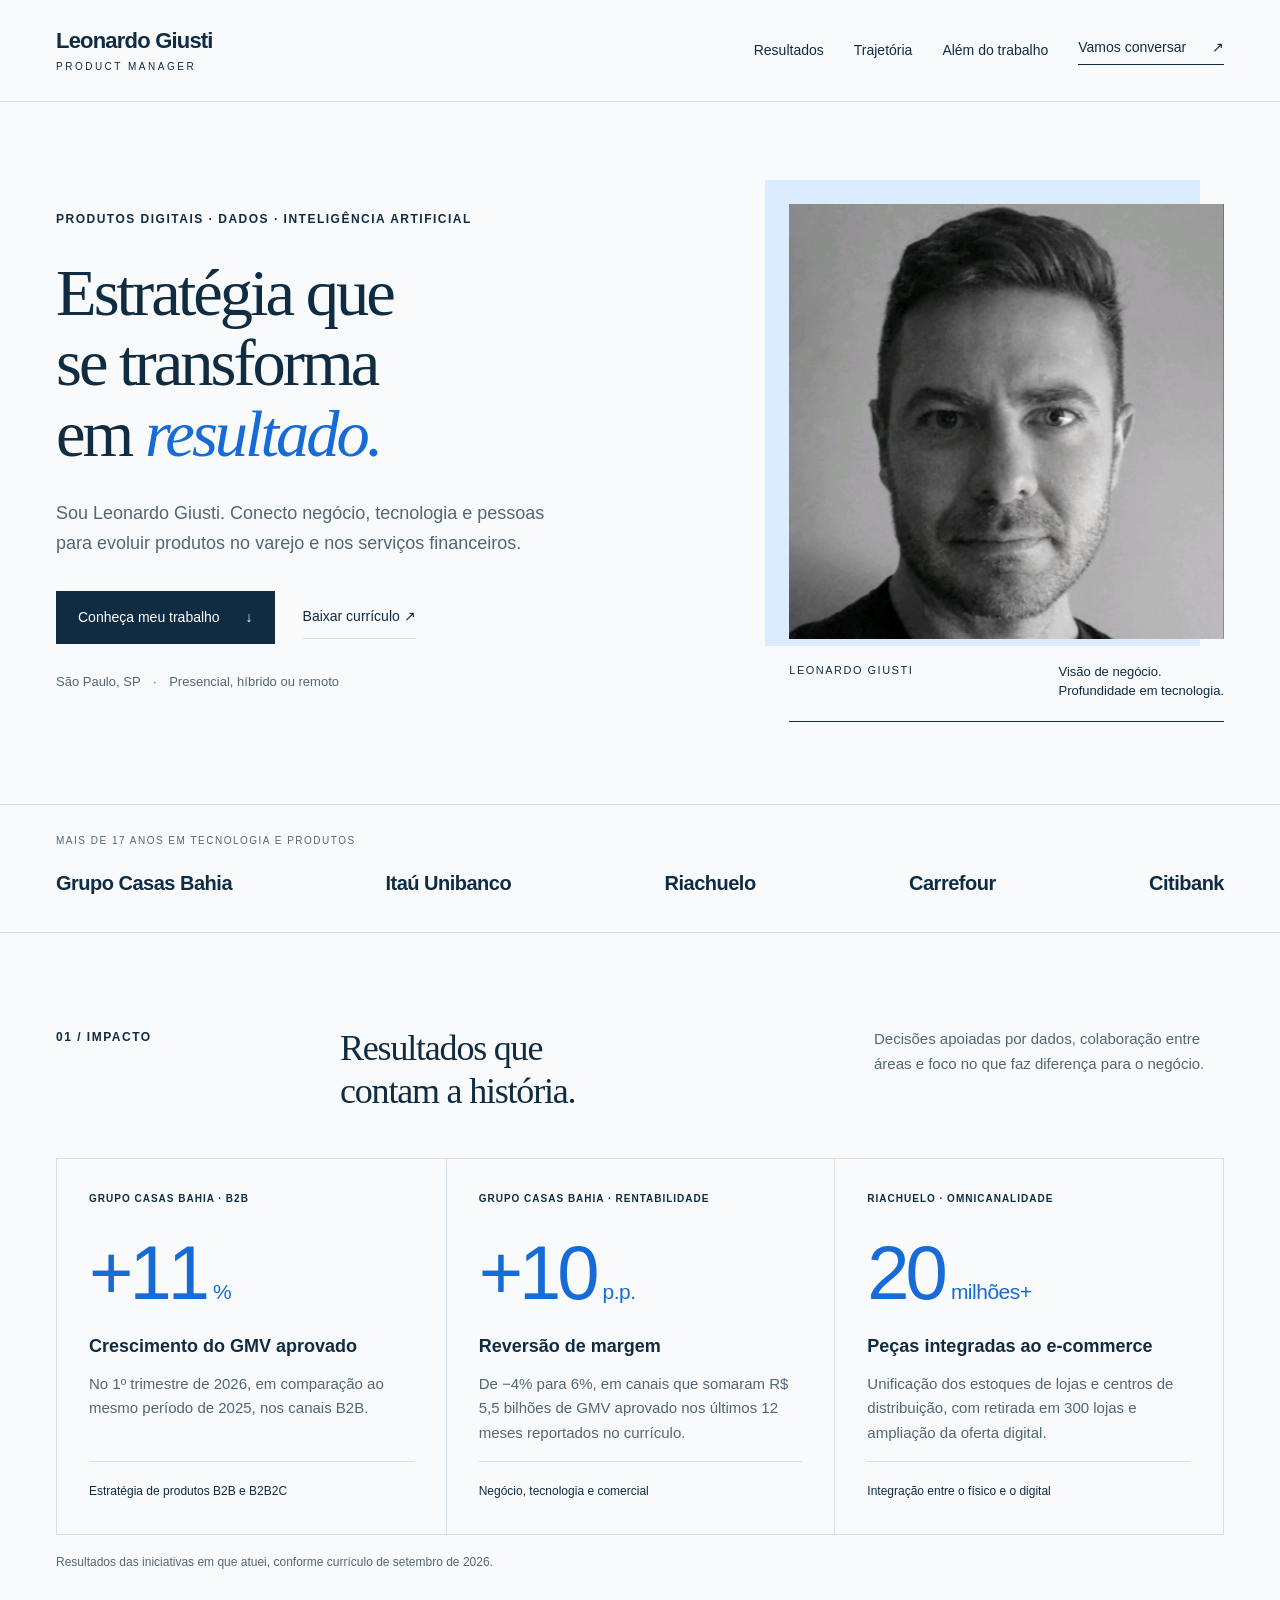
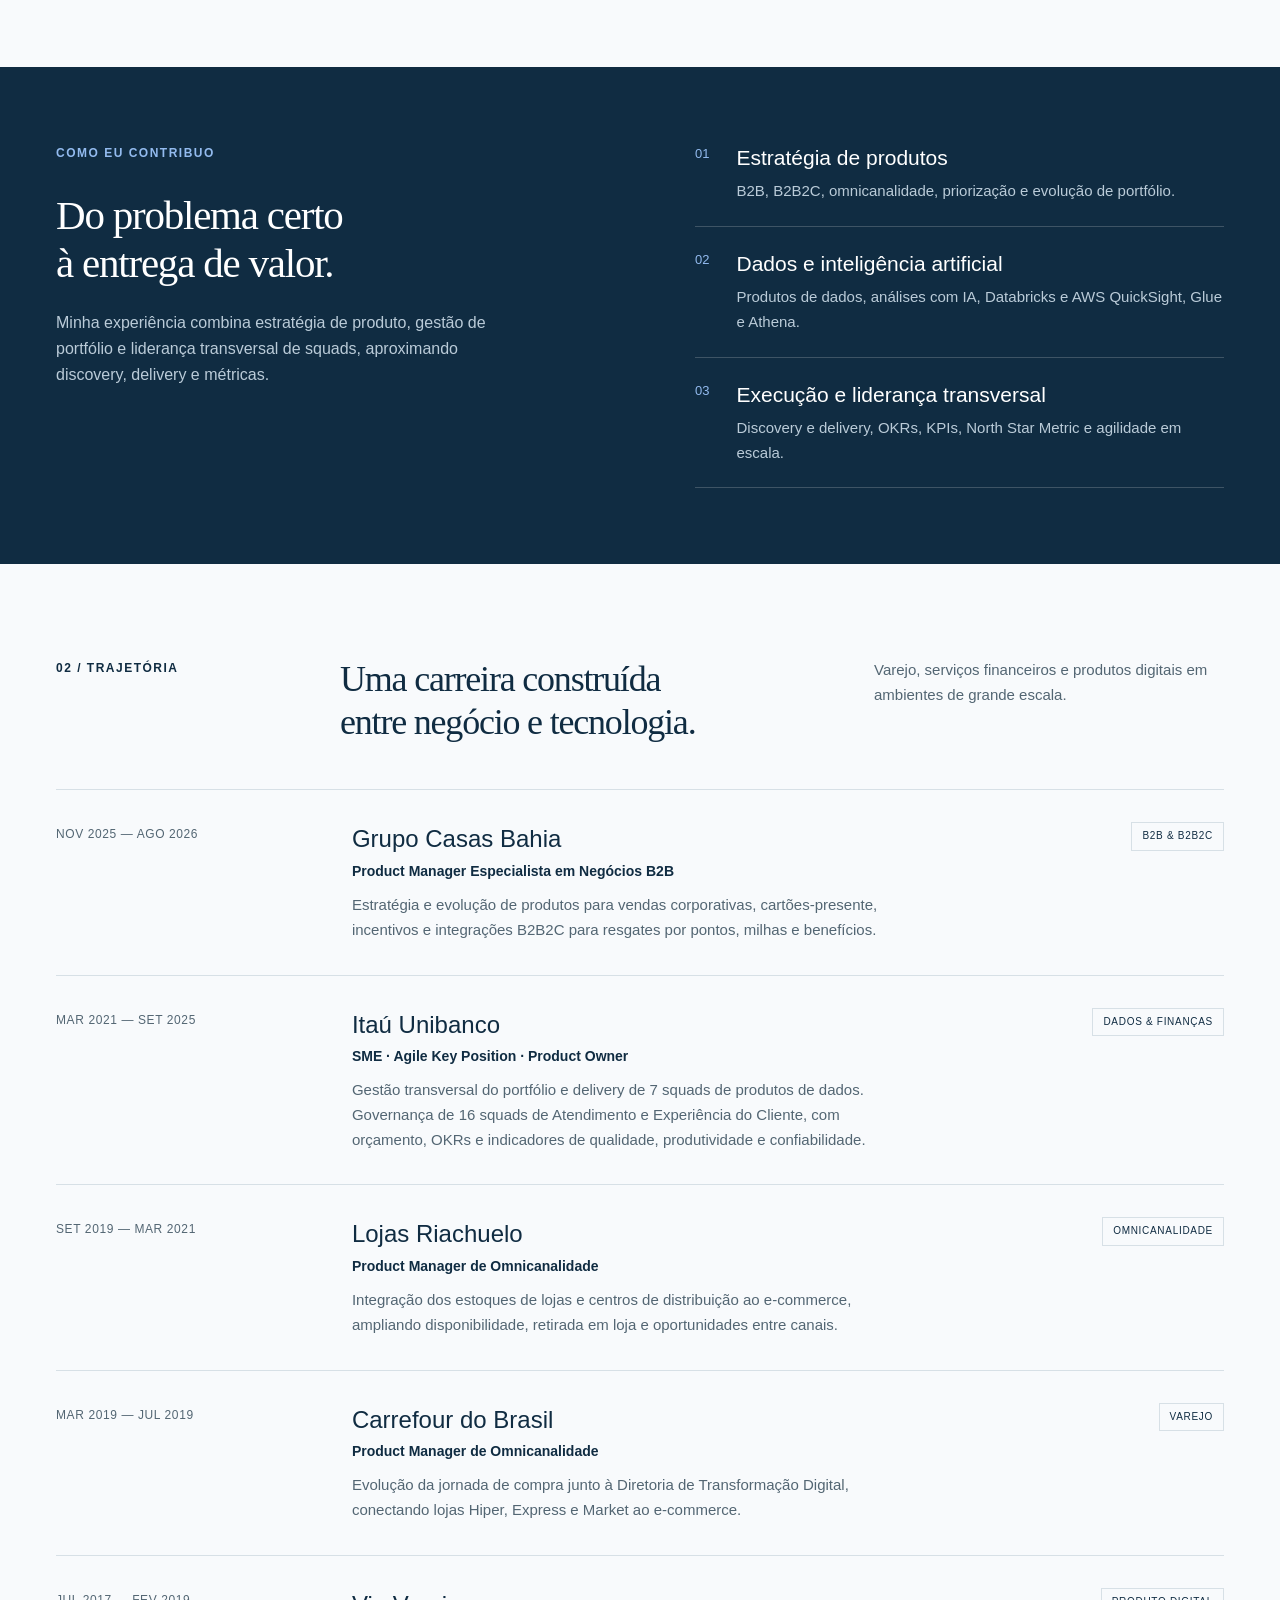
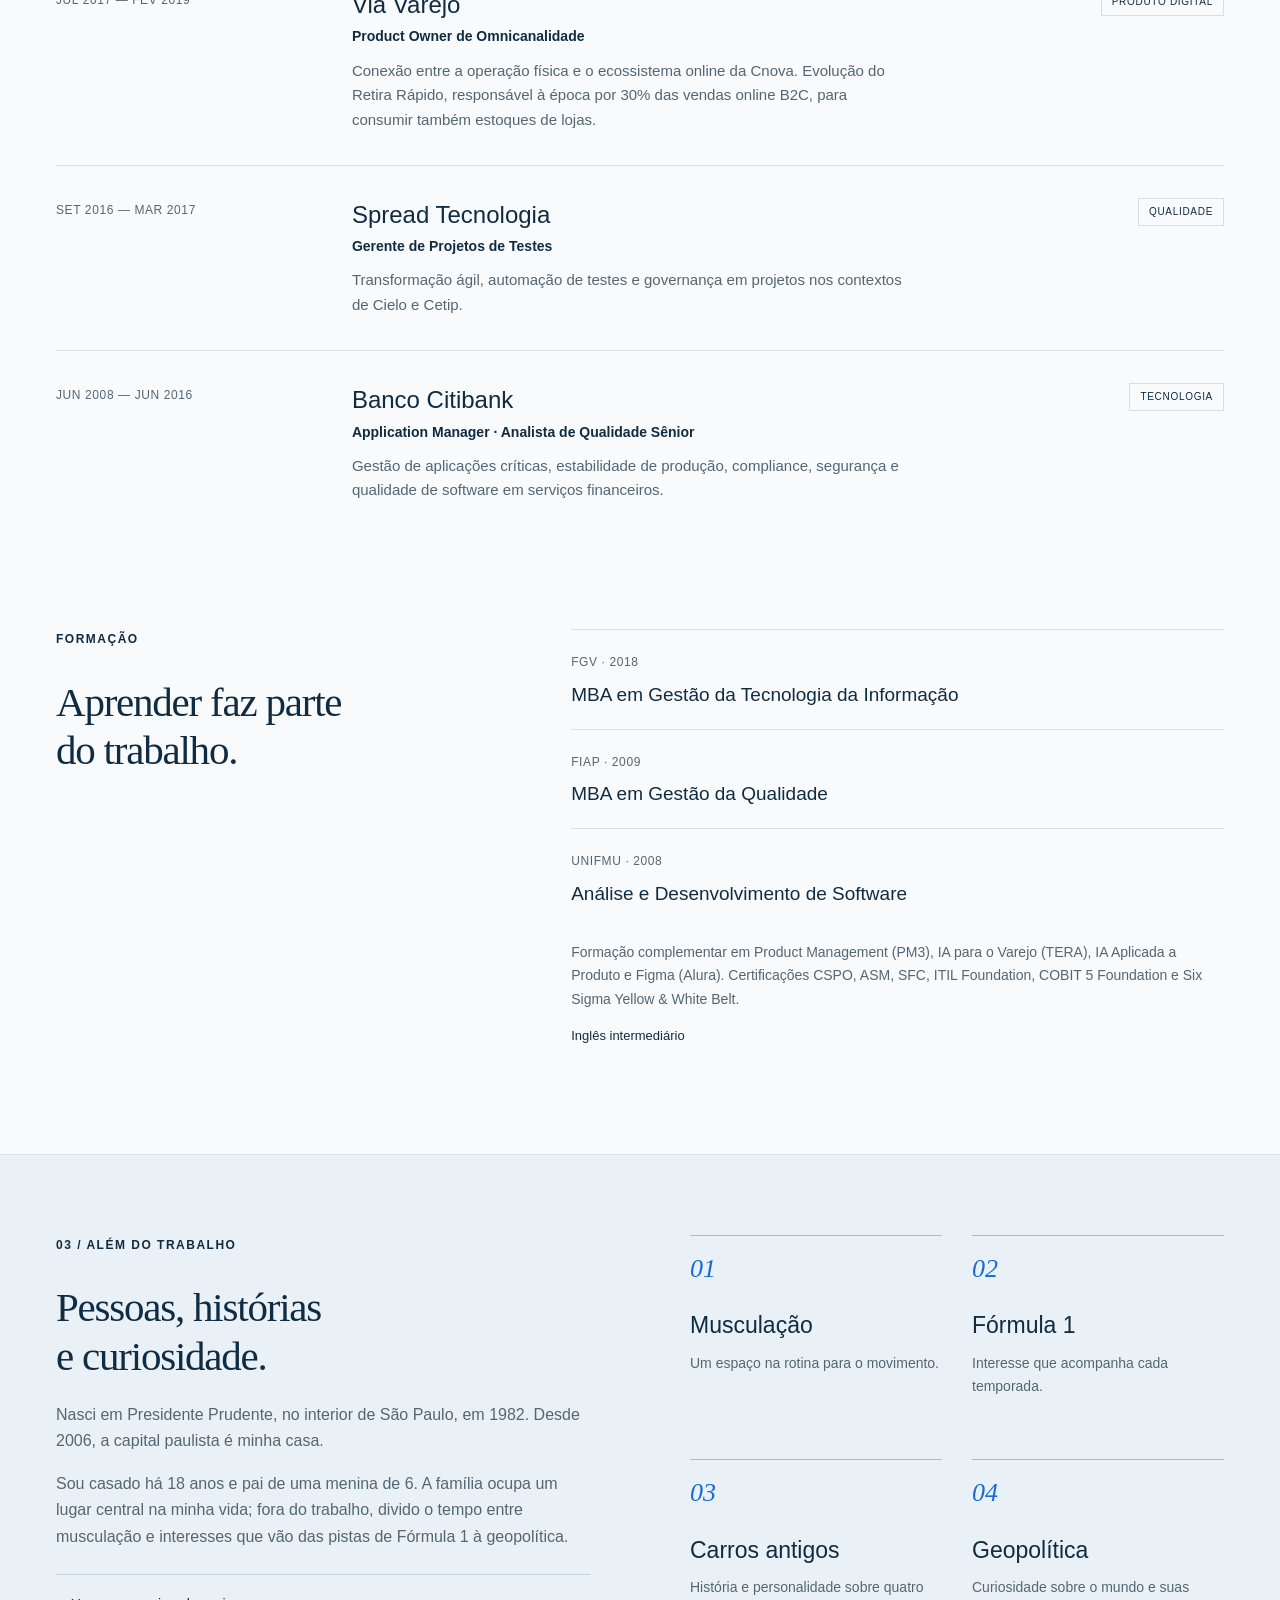
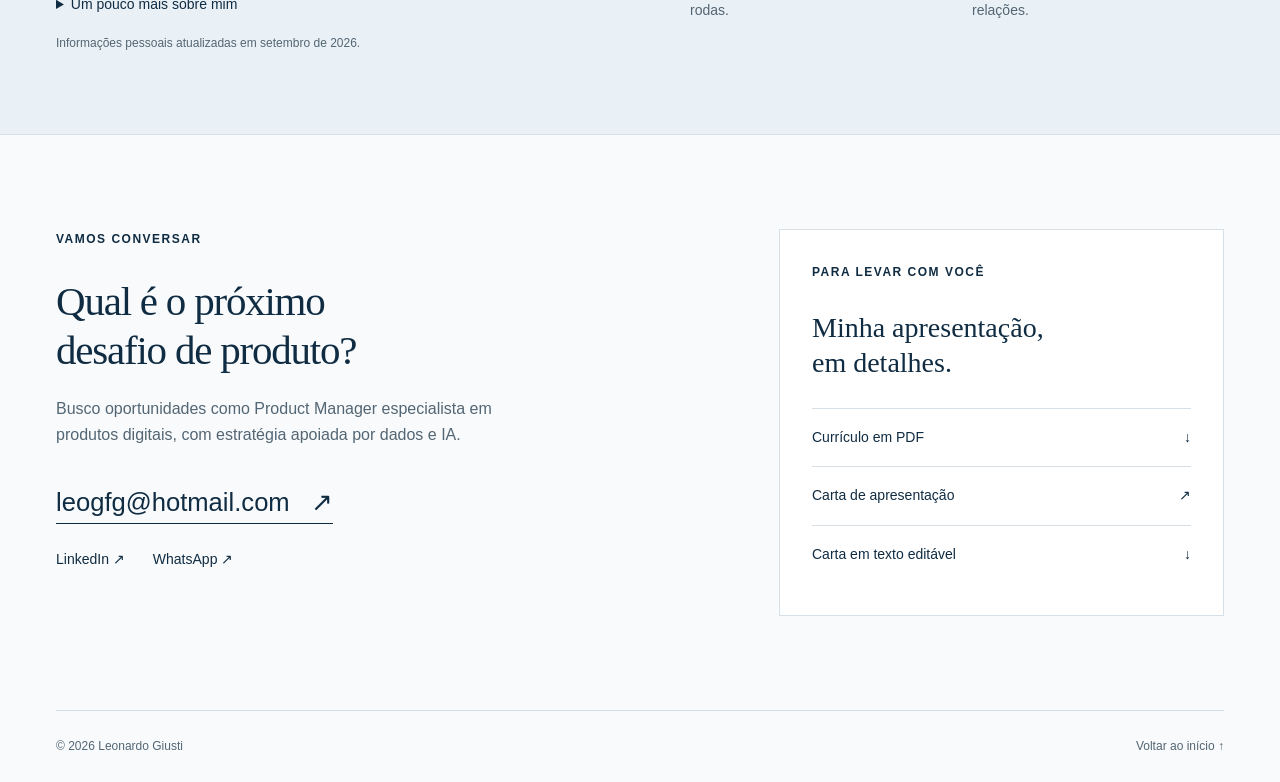
==== index.html @ 950b599d "Add files via upload" ====
<!doctype html>
<html lang="pt-BR">
<head>
<meta charset="utf-8"><meta name="viewport" content="width=device-width,initial-scale=1">
<title>Leonardo Giusti | Produtos, dados e estratégia</title>
<meta name="description" content="Leonardo Giusti. Product Manager com mais de 17 anos em tecnologia e produtos digitais. Estratégia, dados e IA para varejo e serviços financeiros.">
<meta name="theme-color" content="#102c42"><meta property="og:title" content="Leonardo Giusti | Produtos, dados e estratégia"><meta property="og:description" content="Experiência em produtos digitais, varejo e serviços financeiros. Conheça minha trajetória e os resultados que ajudei a construir."><meta property="og:type" content="website">
<link rel="stylesheet" href="styles.css">
</head>
<body>
<a class="skip" href="#conteudo">Pular para o conteúdo</a>
<header><a class="wordmark" href="#inicio" aria-label="Leonardo Giusti, início">Leonardo Giusti<span>PRODUCT MANAGER</span></a><nav aria-label="Navegação principal"><a href="#impacto">Resultados</a><a href="#trajetoria">Trajetória</a><a href="#sobre">Além do trabalho</a><a class="nav-contact" href="#contato">Vamos conversar <span aria-hidden="true">↗</span></a></nav></header>
<main id="conteudo">
<section class="hero wrap" id="inicio">
<div class="hero-copy"><p class="eyebrow">PRODUTOS DIGITAIS · DADOS · INTELIGÊNCIA ARTIFICIAL</p><h1>Estratégia que<br>se transforma<br>em <em>resultado.</em></h1><p class="intro">Sou Leonardo Giusti. Conecto negócio, tecnologia e pessoas para evoluir produtos no varejo e nos serviços financeiros.</p><div class="actions"><a class="button" href="#impacto">Conheça meu trabalho <span aria-hidden="true">↓</span></a><a class="text-link" href="curriculo-leonardo-giusti.pdf" download>Baixar currículo <span aria-hidden="true">↗</span></a></div><p class="location">São Paulo, SP <span>·</span> Presencial, híbrido ou remoto</p></div>
<figure class="portrait"><div class="photo-frame"><img src="Leo_profile.jpeg" alt="Retrato de Leonardo Giusti" width="400" height="400" fetchpriority="high"></div><figcaption><span>LEONARDO GIUSTI</span><span>Visão de negócio.<br>Profundidade em tecnologia.</span></figcaption></figure>
</section>
<div class="experience-strip"><div class="wrap"><p>MAIS DE 17 ANOS EM TECNOLOGIA E PRODUTOS</p><div class="companies"><span>Grupo Casas Bahia</span><span>Itaú Unibanco</span><span>Riachuelo</span><span>Carrefour</span><span>Citibank</span></div></div></div>
<section class="wrap section" id="impacto"><div class="section-heading"><p class="eyebrow">01 / IMPACTO</p><h2>Resultados que<br>contam a história.</h2><p>Decisões apoiadas por dados, colaboração entre áreas e foco no que faz diferença para o negócio.</p></div>
<div class="results"><article class="result"><p class="result-label">GRUPO CASAS BAHIA · B2B</p><strong>+11<span>%</span></strong><h3>Crescimento do GMV aprovado</h3><p>No 1º trimestre de 2026, em comparação ao mesmo período de 2025, nos canais B2B.</p><div class="result-foot">Estratégia de produtos B2B e B2B2C</div></article><article class="result"><p class="result-label">GRUPO CASAS BAHIA · RENTABILIDADE</p><strong>+10<span>p.p.</span></strong><h3>Reversão de margem</h3><p>De −4% para 6%, em canais que somaram R$ 5,5 bilhões de GMV aprovado nos últimos 12 meses reportados no currículo.</p><div class="result-foot">Negócio, tecnologia e comercial</div></article><article class="result"><p class="result-label">RIACHUELO · OMNICANALIDADE</p><strong>20<span>milhões+</span></strong><h3>Peças integradas ao e-commerce</h3><p>Unificação dos estoques de lojas e centros de distribuição, com retirada em 300 lojas e ampliação da oferta digital.</p><div class="result-foot">Integração entre o físico e o digital</div></article></div>
<p class="source-note">Resultados das iniciativas em que atuei, conforme currículo de setembro de 2026.</p>
</section>
<section class="expertise"><div class="wrap expertise-grid"><div><p class="eyebrow">COMO EU CONTRIBUO</p><h2>Do problema certo<br>à entrega de valor.</h2><p>Minha experiência combina estratégia de produto, gestão de portfólio e liderança transversal de squads, aproximando discovery, delivery e métricas.</p></div><div class="expertise-list"><article><span>01</span><div><h3>Estratégia de produtos</h3><p>B2B, B2B2C, omnicanalidade, priorização e evolução de portfólio.</p></div></article><article><span>02</span><div><h3>Dados e inteligência artificial</h3><p>Produtos de dados, análises com IA, Databricks e AWS QuickSight, Glue e Athena.</p></div></article><article><span>03</span><div><h3>Execução e liderança transversal</h3><p>Discovery e delivery, OKRs, KPIs, North Star Metric e agilidade em escala.</p></div></article></div></div></section>
<section class="wrap section" id="trajetoria"><div class="section-heading"><p class="eyebrow">02 / TRAJETÓRIA</p><h2>Uma carreira construída<br>entre negócio e tecnologia.</h2><p>Varejo, serviços financeiros e produtos digitais em ambientes de grande escala.</p></div><div class="timeline">
<article><p class="date">NOV 2025 — AGO 2026</p><div><h3>Grupo Casas Bahia</h3><p class="role">Product Manager Especialista em Negócios B2B</p><p>Estratégia e evolução de produtos para vendas corporativas, cartões-presente, incentivos e integrações B2B2C para resgates por pontos, milhas e benefícios.</p></div><span class="tag">B2B & B2B2C</span></article>
<article><p class="date">MAR 2021 — SET 2025</p><div><h3>Itaú Unibanco</h3><p class="role">SME · Agile Key Position · Product Owner</p><p>Gestão transversal do portfólio e delivery de 7 squads de produtos de dados. Governança de 16 squads de Atendimento e Experiência do Cliente, com orçamento, OKRs e indicadores de qualidade, produtividade e confiabilidade.</p></div><span class="tag">DADOS & FINANÇAS</span></article>
<article><p class="date">SET 2019 — MAR 2021</p><div><h3>Lojas Riachuelo</h3><p class="role">Product Manager de Omnicanalidade</p><p>Integração dos estoques de lojas e centros de distribuição ao e-commerce, ampliando disponibilidade, retirada em loja e oportunidades entre canais.</p></div><span class="tag">OMNICANALIDADE</span></article>
<article><p class="date">MAR 2019 — JUL 2019</p><div><h3>Carrefour do Brasil</h3><p class="role">Product Manager de Omnicanalidade</p><p>Evolução da jornada de compra junto à Diretoria de Transformação Digital, conectando lojas Hiper, Express e Market ao e-commerce.</p></div><span class="tag">VAREJO</span></article>
<article><p class="date">JUL 2017 — FEV 2019</p><div><h3>Via Varejo</h3><p class="role">Product Owner de Omnicanalidade</p><p>Conexão entre a operação física e o ecossistema online da Cnova. Evolução do Retira Rápido, responsável à época por 30% das vendas online B2C, para consumir também estoques de lojas.</p></div><span class="tag">PRODUTO DIGITAL</span></article>
<article><p class="date">SET 2016 — MAR 2017</p><div><h3>Spread Tecnologia</h3><p class="role">Gerente de Projetos de Testes</p><p>Transformação ágil, automação de testes e governança em projetos nos contextos de Cielo e Cetip.</p></div><span class="tag">QUALIDADE</span></article>
<article><p class="date">JUN 2008 — JUN 2016</p><div><h3>Banco Citibank</h3><p class="role">Application Manager · Analista de Qualidade Sênior</p><p>Gestão de aplicações críticas, estabilidade de produção, compliance, segurança e qualidade de software em serviços financeiros.</p></div><span class="tag">TECNOLOGIA</span></article>
</div></section>
<section class="education wrap"><div><p class="eyebrow">FORMAÇÃO</p><h2>Aprender faz parte<br>do trabalho.</h2></div><div><article><p class="date">FGV · 2018</p><h3>MBA em Gestão da Tecnologia da Informação</h3></article><article><p class="date">FIAP · 2009</p><h3>MBA em Gestão da Qualidade</h3></article><article><p class="date">UNIFMU · 2008</p><h3>Análise e Desenvolvimento de Software</h3></article><p class="certs">Formação complementar em Product Management (PM3), IA para o Varejo (TERA), IA Aplicada a Produto e Figma (Alura). Certificações CSPO, ASM, SFC, ITIL Foundation, COBIT 5 Foundation e Six Sigma Yellow & White Belt.</p><p class="language">Inglês intermediário</p></div></section>
<section class="personal" id="sobre"><div class="wrap personal-grid"><div><p class="eyebrow">03 / ALÉM DO TRABALHO</p><h2>Pessoas, histórias<br>e curiosidade.</h2><p>Nasci em Presidente Prudente, no interior de São Paulo, em 1982. Desde 2006, a capital paulista é minha casa.</p><p>Sou casado há 18 anos e pai de uma menina de 6. A família ocupa um lugar central na minha vida; fora do trabalho, divido o tempo entre musculação e interesses que vão das pistas de Fórmula 1 à geopolítica.</p><details><summary>Um pouco mais sobre mim</summary><p>Sou homem cisgênero, heterossexual, branco e sem deficiência.</p></details><p class="source-note">Informações pessoais atualizadas em setembro de 2026.</p></div><div class="hobbies"><article><span>01</span><h3>Musculação</h3><p>Um espaço na rotina para o movimento.</p></article><article><span>02</span><h3>Fórmula 1</h3><p>Interesse que acompanha cada temporada.</p></article><article><span>03</span><h3>Carros antigos</h3><p>História e personalidade sobre quatro rodas.</p></article><article><span>04</span><h3>Geopolítica</h3><p>Curiosidade sobre o mundo e suas relações.</p></article></div></div></section>
<section class="contact wrap" id="contato"><div><p class="eyebrow">VAMOS CONVERSAR</p><h2>Qual é o próximo<br>desafio de produto?</h2><p>Busco oportunidades como Product Manager especialista em produtos digitais, com estratégia apoiada por dados e IA.</p><a class="email" href="mailto:leogfg@hotmail.com">leogfg@hotmail.com <span aria-hidden="true">↗</span></a><div class="contact-links"><a href="https://www.linkedin.com/in/leonardo-giusti/" target="_blank" rel="noopener noreferrer">LinkedIn ↗</a><a href="https://wa.me/5511994802373" target="_blank" rel="noopener noreferrer">WhatsApp ↗</a></div></div><aside><p class="eyebrow">PARA LEVAR COM VOCÊ</p><h3>Minha apresentação,<br>em detalhes.</h3><a href="curriculo-leonardo-giusti.pdf" download>Currículo em PDF <span aria-hidden="true">↓</span></a><a href="carta-de-apresentacao.html">Carta de apresentação <span aria-hidden="true">↗</span></a><a href="carta-de-apresentacao.txt" download>Carta em texto editável <span aria-hidden="true">↓</span></a></aside></section>
</main><footer class="wrap"><span>© 2026 Leonardo Giusti</span><a href="#inicio">Voltar ao início ↑</a></footer>
</body></html>
---- styles.css ----
@charset "UTF-8";
:root{--ink:#102c42;--muted:#536673;--paper:#f8fafc;--line:#d7e0e6;--accent:#176bd7;--blue:#dcecff;--serif:Georgia,'Times New Roman',serif;--sans:Arial,Helvetica,sans-serif}*{box-sizing:border-box}html{scroll-behavior:smooth;scroll-padding-top:105px}body{margin:0;background:var(--paper);color:var(--ink);font:16px/1.65 var(--sans)}a{color:inherit;text-decoration:none}button,a,summary{-webkit-tap-highlight-color:transparent}a:focus-visible,summary:focus-visible{outline:3px solid var(--accent);outline-offset:6px}a:hover{text-decoration:underline;text-underline-offset:5px}.wrap{width:min(1240px,calc(100% - 112px));margin-inline:auto}.skip{position:fixed;top:-100px;left:20px;z-index:20;background:white;padding:10px}.skip:focus{top:12px}header{display:flex;justify-content:space-between;align-items:center;gap:30px;min-height:102px;padding:20px 56px;border-bottom:1px solid var(--line);background:var(--paper)}.wordmark{font-size:22px;font-weight:700;line-height:1.15;letter-spacing:-.8px}.wordmark span{display:block;font-size:10px;letter-spacing:2.5px;margin-top:8px;font-weight:400}nav{display:flex;align-items:center;gap:30px;font-size:14px}nav .nav-contact{border-bottom:1px solid var(--ink);padding-bottom:5px}.nav-contact span{margin-left:22px}.hero{display:grid;grid-template-columns:1.35fr 1fr;gap:90px;align-items:center;padding-block:78px 82px}.eyebrow{font-size:12px;font-weight:700;letter-spacing:1.5px;line-height:1.7;margin:0 0 28px}.hero h1{font-family:var(--serif);font-size:clamp(48px,5.2vw,76px);font-weight:400;letter-spacing:-3px;line-height:1.06;margin:0 0 28px}.hero h1 em{color:var(--accent);font-weight:400}.intro{max-width:500px;font-size:18px;color:var(--muted);line-height:1.7}.actions{display:flex;flex-wrap:wrap;align-items:center;gap:28px;margin-top:32px}.button{padding:15px 22px;color:white;background:var(--ink);font-size:14px}.button span{margin-left:22px}.button:hover{background:#1a425e;text-decoration:none}.text-link{font-size:14px;border-bottom:1px solid var(--line);padding:10px 0}.location{font-size:13px;color:var(--muted);margin:27px 0 0}.location span{margin-inline:9px}.portrait{margin:0;position:relative;padding:24px 0 0 24px}.portrait:before{content:'';position:absolute;inset:0 24px 76px 0;background:var(--blue)}.photo-frame{position:relative;background:#d2d2d2;aspect-ratio:1;overflow:hidden}.photo-frame img{display:block;width:100%;height:100%;object-fit:cover}.portrait figcaption{position:relative;display:flex;justify-content:space-between;gap:20px;padding:23px 0 0;border-bottom:1px solid var(--ink);padding-bottom:20px;font-size:13px;line-height:1.5}.portrait figcaption span:first-child{letter-spacing:1.5px;font-size:11px}.experience-strip{padding:28px 0 32px;border-block:1px solid var(--line)}.experience-strip p{font-size:10px;letter-spacing:1.5px;color:var(--muted);margin:0 0 18px}.companies{display:flex;justify-content:space-between;gap:20px;flex-wrap:wrap;font-size:20px;font-weight:700;letter-spacing:-.5px}.section{padding-block:94px}.section-heading{display:grid;grid-template-columns:1fr 2fr 1.4fr;gap:34px;align-items:start;margin-bottom:46px}h2{font:400 clamp(32px,3.2vw,46px)/1.18 var(--serif);letter-spacing:-1.2px;margin:0 0 22px}h3{line-height:1.4}.section-heading h2{font-size:36px;margin:0}.section-heading>p:last-child{margin:0;color:var(--muted);font-size:15px}.results{display:grid;grid-template-columns:repeat(3,1fr);border:1px solid var(--line)}.result{padding:32px;display:flex;flex-direction:column}.result+.result{border-left:1px solid var(--line)}.result-label{font-size:10px;letter-spacing:1px;font-weight:700;margin:0 0 16px}.result strong{font-size:76px;font-weight:400;letter-spacing:-4px;line-height:1.3;color:var(--accent);white-space:nowrap}.result strong span{font-size:21px;letter-spacing:-.5px;margin-left:7px}.result h3{font-size:18px;margin:12px 0}.result>p:not(.result-label){font-size:15px;color:var(--muted);margin-top:0}.result-foot{border-top:1px solid var(--line);padding-top:20px;margin-top:auto;font-size:12px}.source-note{font-size:12px;color:var(--muted);margin:18px 0 0}.expertise{background:var(--ink);color:white;padding-block:76px}.expertise-grid{display:grid;grid-template-columns:1fr 1fr;gap:110px}.expertise-grid>div>p:not(.eyebrow){color:#bacbd8;max-width:460px}.expertise .eyebrow{color:#93bbef}.expertise-list article{display:flex;gap:27px;padding:22px 0;border-bottom:1px solid #3e5465}.expertise-list article:first-child{padding-top:0}.expertise-list article>span{color:#93bbef;font-size:13px}.expertise-list h3{margin:0 0 7px;font-size:21px;font-weight:400}.expertise-list p{color:#bacbd8;margin:0;font-size:15px}.timeline article{display:grid;grid-template-columns:1fr 2.1fr 1.1fr;gap:34px;border-top:1px solid var(--line);padding:32px 0}.date{font-size:12px;letter-spacing:.6px;color:var(--muted);margin:3px 0 9px}.timeline h3{font-size:24px;margin:0 0 4px;font-weight:500}.role{font-weight:700;font-size:14px;margin:0 0 10px}.timeline article>div>p:last-child{font-size:15px;color:var(--muted);margin:0}.tag{font-size:10px;letter-spacing:.7px;border:1px solid var(--line);padding:5px 10px;justify-self:end;align-self:start;white-space:nowrap}.education{display:grid;grid-template-columns:1fr 1.5fr;gap:80px;padding-block:0 95px}.education article{border-top:1px solid var(--line);padding:20px 0}.education h3{font-size:19px;margin:0;font-weight:500}.certs{font-size:14px;color:var(--muted)}.language{font-size:13px}.personal{background:#eaf1f6;border-block:1px solid var(--line);padding:80px 0}.personal-grid{display:grid;grid-template-columns:1fr 1fr;gap:100px}.personal-grid>div>p:not(.eyebrow){color:var(--muted)}.personal details{margin-top:24px;border-top:1px solid #c4d2dd;padding-top:18px;font-size:14px}.personal summary{cursor:pointer}.hobbies{display:grid;grid-template-columns:1fr 1fr;gap:30px}.hobbies article{border-top:1px solid #a9bccb;padding-top:18px}.hobbies span{font:italic 26px var(--serif);color:var(--accent)}.hobbies h3{font-size:23px;font-weight:400;margin:24px 0 10px}.hobbies p{font-size:14px;color:var(--muted);margin:0}.contact{display:grid;grid-template-columns:1.4fr 1fr;gap:100px;padding-block:94px}.contact>div>p:not(.eyebrow){max-width:470px;color:var(--muted)}.email{display:inline-block;font-size:clamp(19px,2vw,27px);border-bottom:1px solid var(--ink);margin:16px 0 24px;overflow-wrap:anywhere}.email span{margin-left:14px}.contact-links{display:flex;gap:28px;font-size:14px}.contact aside{align-self:center;background:white;border:1px solid var(--line);padding:32px}.contact aside h3{font:400 28px/1.25 var(--serif);margin:0 0 28px}.contact aside>a{display:flex;justify-content:space-between;border-top:1px solid var(--line);padding:17px 0;font-size:14px}footer{display:flex;justify-content:space-between;gap:20px;border-top:1px solid var(--line);padding-block:26px;font-size:12px;color:var(--muted)}
@media(min-width:1600px){.hero{padding-block:95px}.hero h1{font-size:80px}}@media(max-width:1100px){.wrap{width:calc(100% - 64px)}header{padding-inline:32px}nav{gap:19px}.hero{gap:45px}.hero h1{font-size:60px}.results .result{padding:24px}.result strong{font-size:60px}.section-heading{grid-template-columns:1fr 2fr}.section-heading>p:last-child{grid-column:2}.expertise-grid,.personal-grid,.contact{gap:60px}.timeline article{grid-template-columns:1fr 2.4fr}.tag{display:none}}@media(max-width:740px){html{scroll-padding-top:20px}.wrap{width:calc(100% - 40px)}header{align-items:flex-start;padding:22px 20px;gap:20px}.wordmark{font-size:18px}.wordmark span{font-size:9px}nav{justify-content:flex-end;gap:8px 18px;flex-wrap:wrap;font-size:12px;max-width:205px}nav .nav-contact{display:none}.hero{grid-template-columns:1fr;padding-block:44px 50px;gap:36px}.hero h1{font-size:clamp(48px,11vw,66px);letter-spacing:-2.5px}.eyebrow{font-size:10px;margin-bottom:20px}.intro{font-size:17px}.actions{gap:18px}.portrait{max-width:430px;width:100%;margin-inline:auto;padding-top:18px;padding-left:18px}.portrait figcaption{font-size:12px}.companies{font-size:16px;gap:14px 24px}.experience-strip{padding-block:24px}.section{padding-block:58px}.section-heading{display:block;margin-bottom:28px}.section-heading h2{font-size:32px;margin-bottom:18px}.results{grid-template-columns:1fr}.result+.result{border-left:0;border-top:1px solid var(--line)}.result strong{font-size:76px!important}.result-foot{margin-top:12px}.expertise{padding-block:52px}.expertise-grid,.personal-grid,.education,.contact{grid-template-columns:1fr;gap:36px}.timeline article{grid-template-columns:1fr;gap:8px;padding-block:26px}.timeline h3{font-size:22px}.education{padding-bottom:55px;gap:20px}.personal{padding-block:54px}.hobbies{gap:25px 22px}.hobbies h3{font-size:21px}.contact{padding-block:58px}.contact aside{padding:25px}.email{font-size:23px}.source-note{font-size:12px}footer{font-size:12px}}@media(prefers-reduced-motion:reduce){html{scroll-behavior:auto}}@media print{header,footer,.actions,.contact-links,.skip{display:none}.wrap{width:100%}.hero,.section,.contact{padding-block:25px}.hero{grid-template-columns:1.5fr 1fr}.hero h1{font-size:44px}.portrait{max-width:220px}section{break-inside:avoid}.expertise,.personal{background:white;color:var(--ink);padding-block:25px}.expertise p,.expertise .eyebrow{color:var(--ink)!important}.timeline article{break-inside:avoid}}
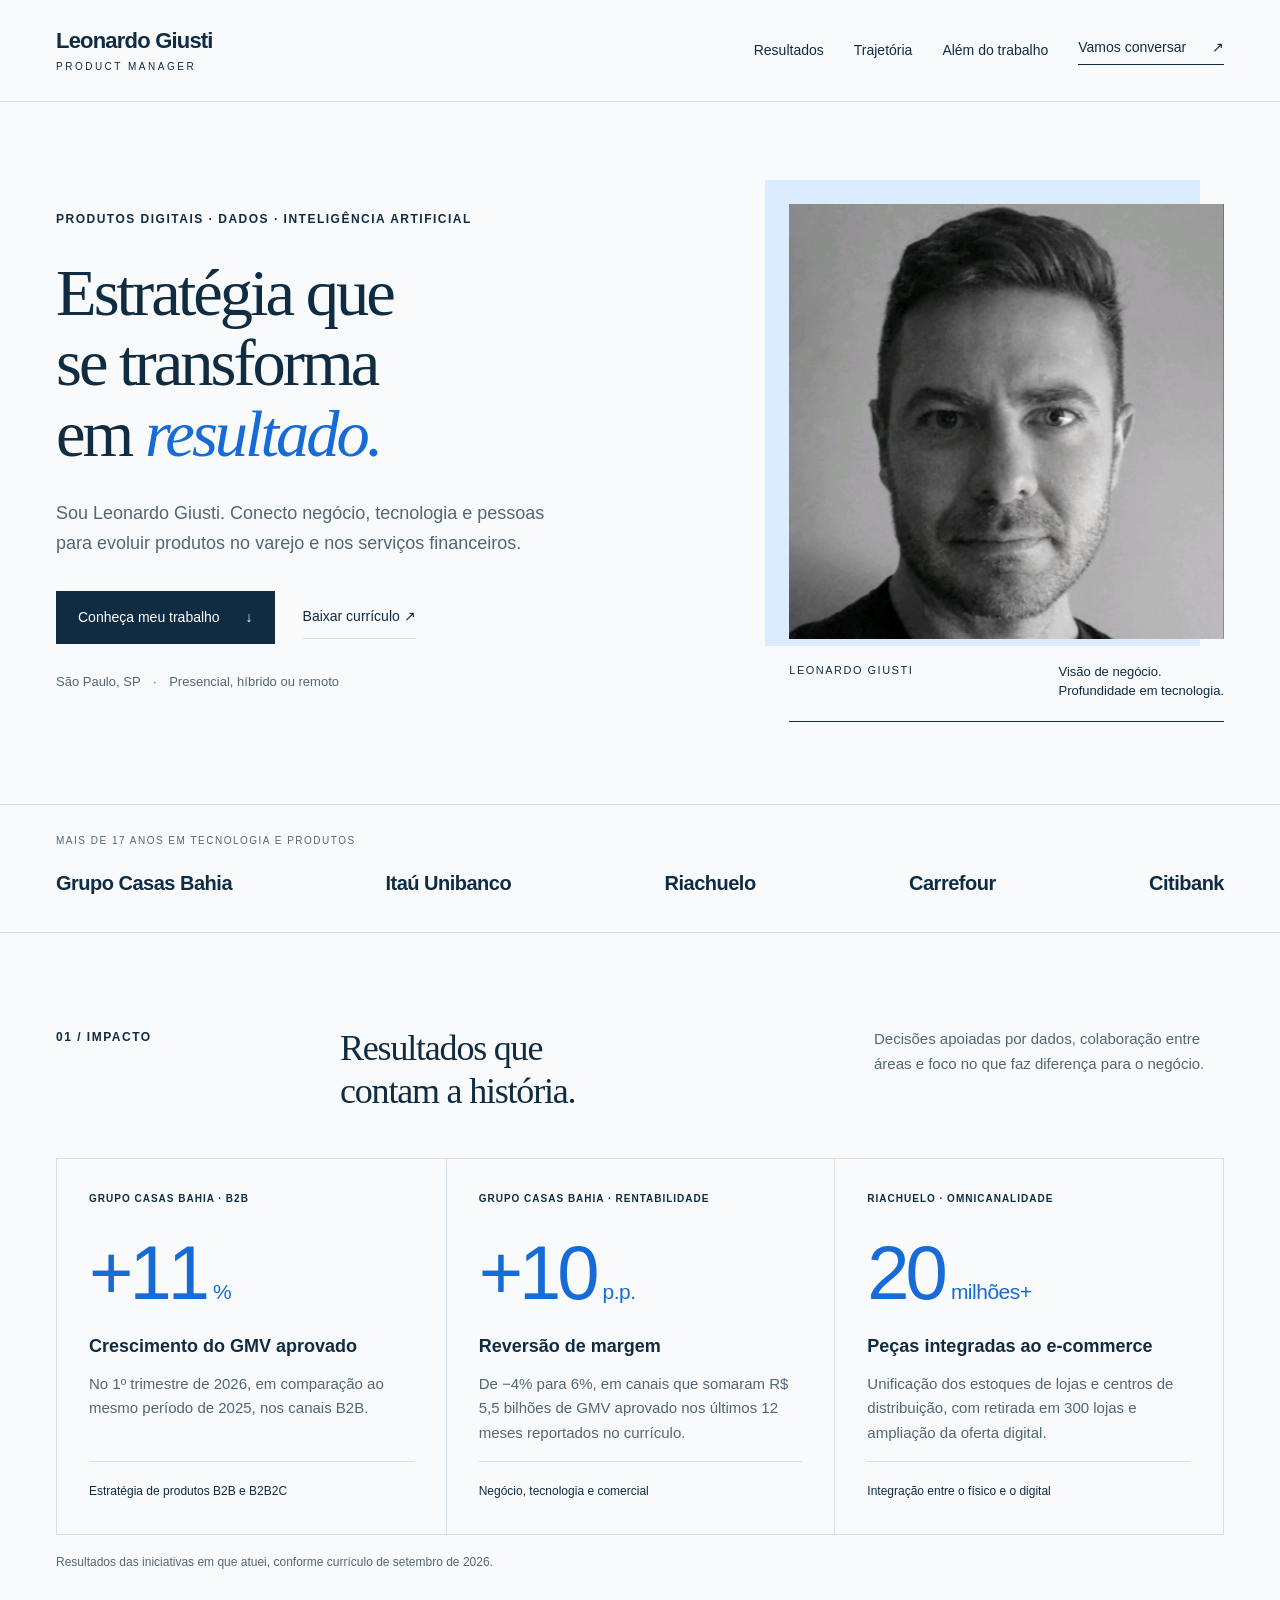
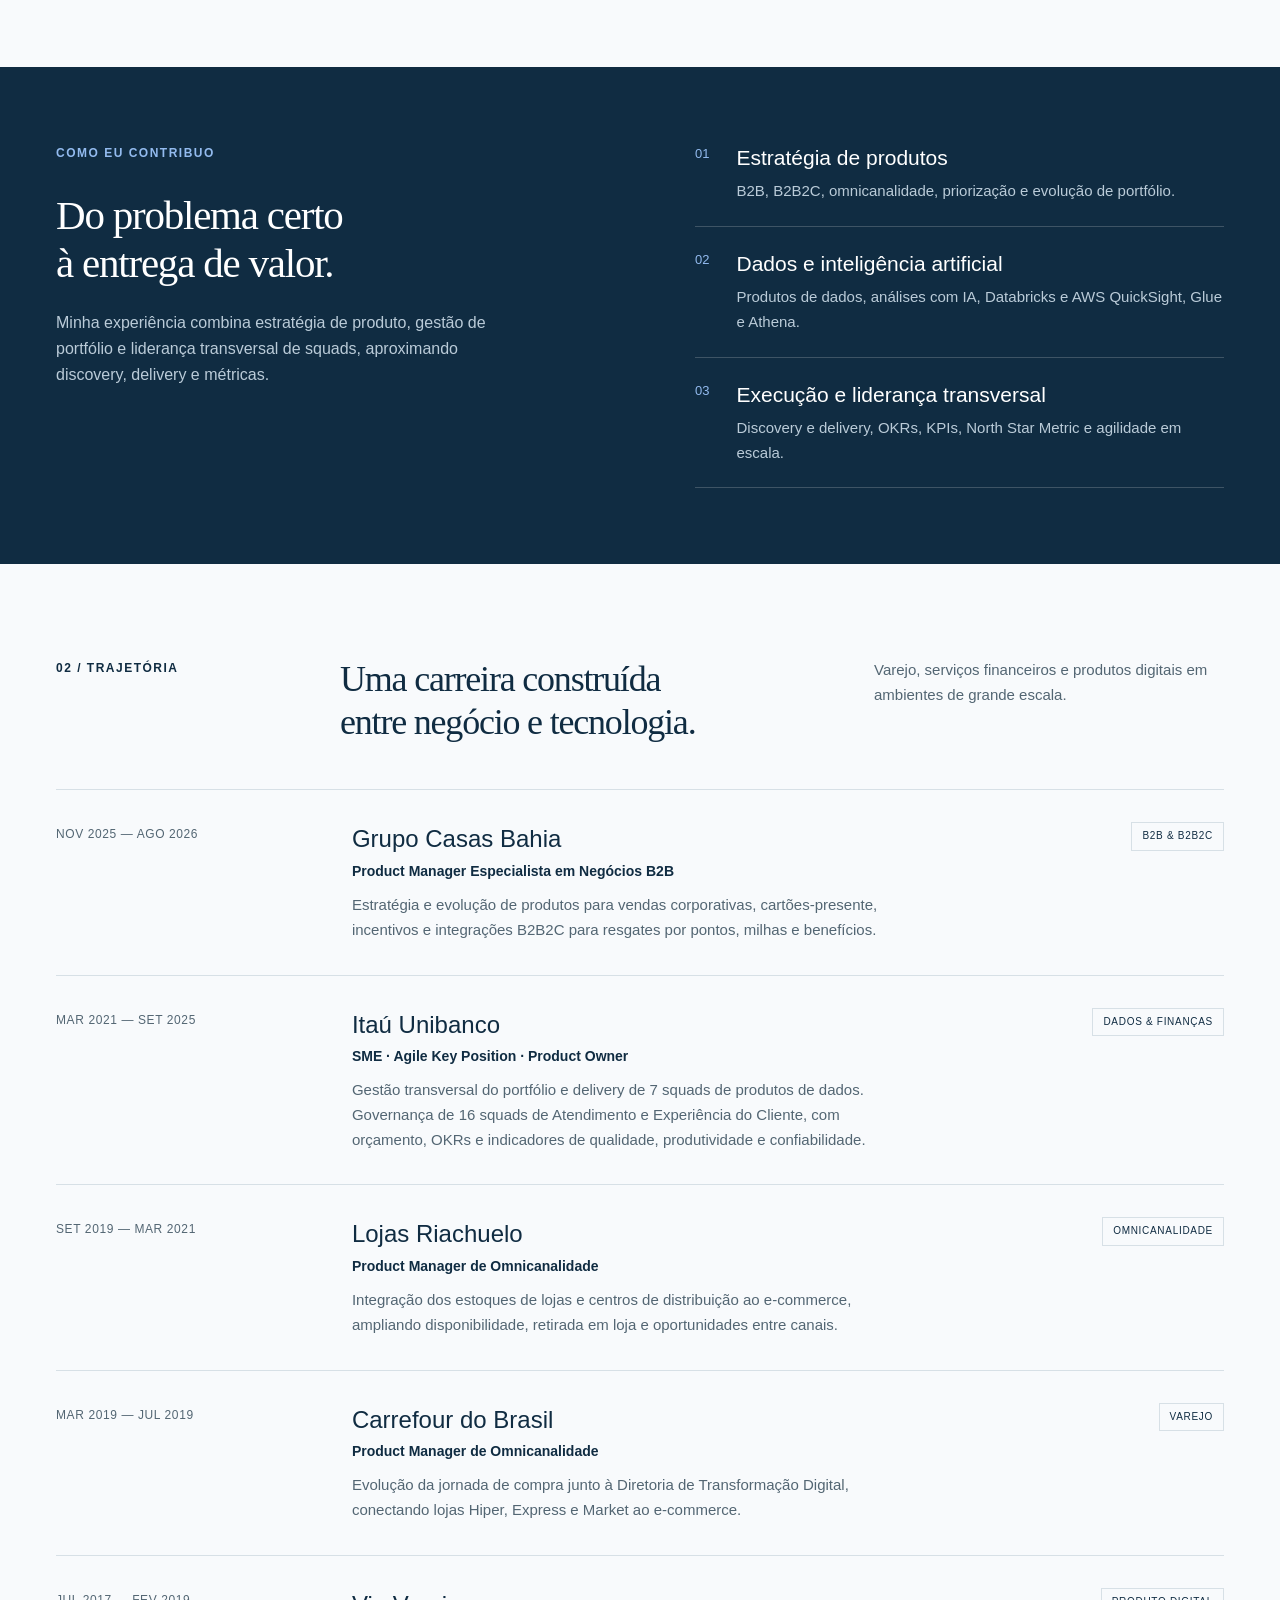
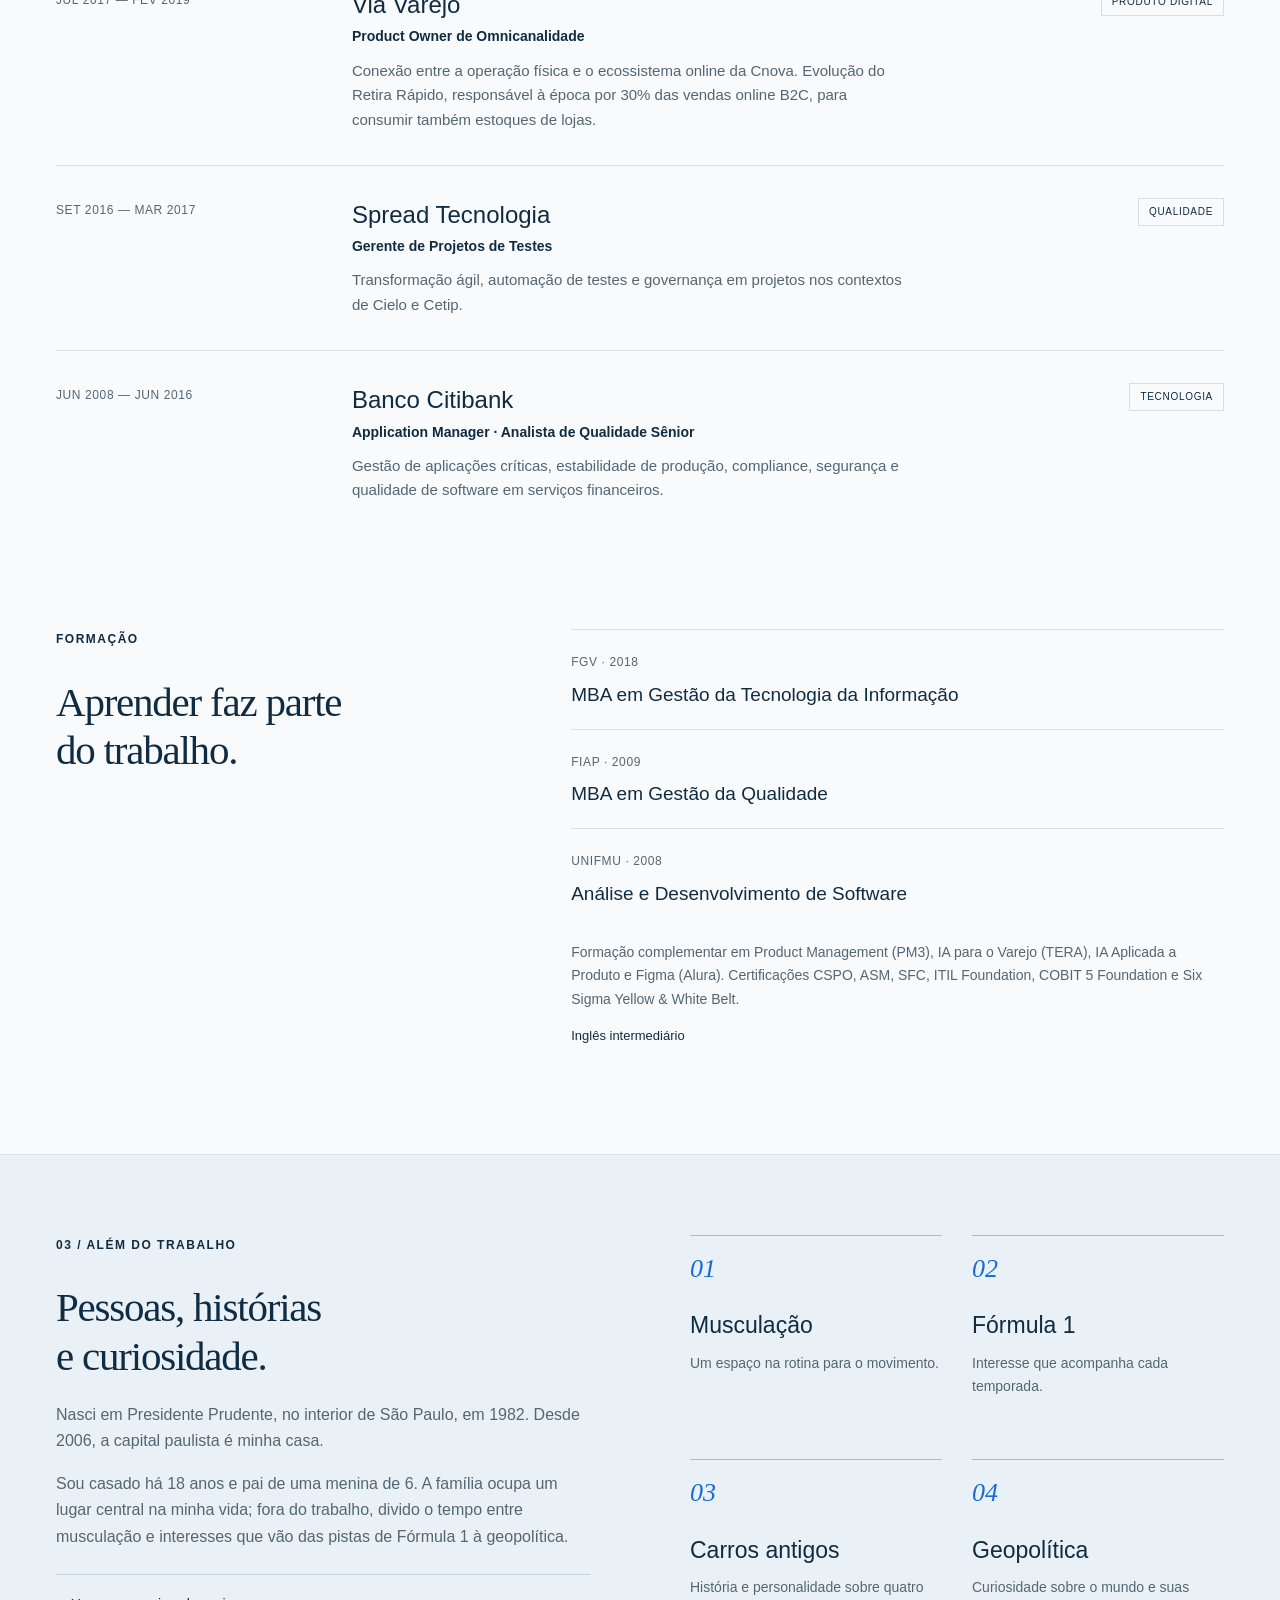
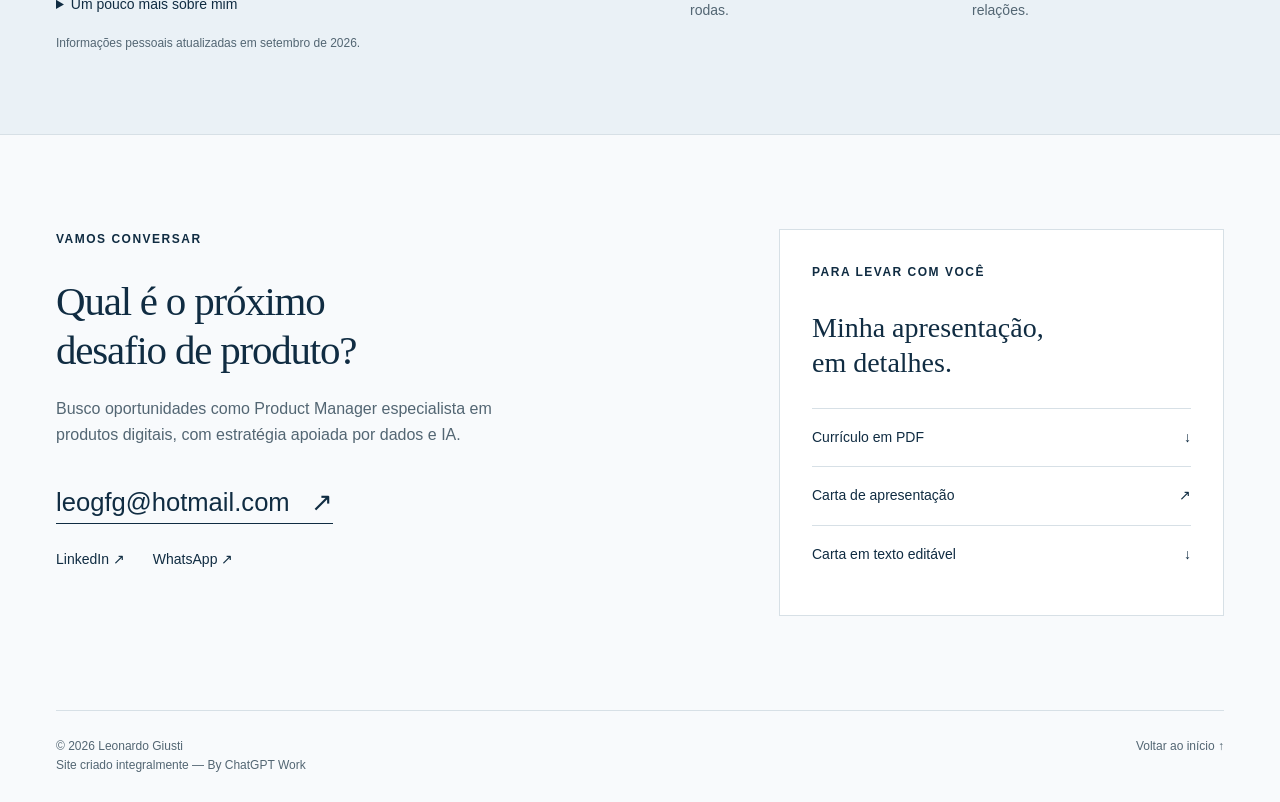
==== commit eb5c528e: "Adiciona crédito "By ChatGPT Work" ao rodapé" ====
--- a/index.html
+++ b/index.html
@@ -33,5 +33,5 @@
 <section class="education wrap"><div><p class="eyebrow">FORMAÇÃO</p><h2>Aprender faz parte<br>do trabalho.</h2></div><div><article><p class="date">FGV · 2018</p><h3>MBA em Gestão da Tecnologia da Informação</h3></article><article><p class="date">FIAP · 2009</p><h3>MBA em Gestão da Qualidade</h3></article><article><p class="date">UNIFMU · 2008</p><h3>Análise e Desenvolvimento de Software</h3></article><p class="certs">Formação complementar em Product Management (PM3), IA para o Varejo (TERA), IA Aplicada a Produto e Figma (Alura). Certificações CSPO, ASM, SFC, ITIL Foundation, COBIT 5 Foundation e Six Sigma Yellow & White Belt.</p><p class="language">Inglês intermediário</p></div></section>
 <section class="personal" id="sobre"><div class="wrap personal-grid"><div><p class="eyebrow">03 / ALÉM DO TRABALHO</p><h2>Pessoas, histórias<br>e curiosidade.</h2><p>Nasci em Presidente Prudente, no interior de São Paulo, em 1982. Desde 2006, a capital paulista é minha casa.</p><p>Sou casado há 18 anos e pai de uma menina de 6. A família ocupa um lugar central na minha vida; fora do trabalho, divido o tempo entre musculação e interesses que vão das pistas de Fórmula 1 à geopolítica.</p><details><summary>Um pouco mais sobre mim</summary><p>Sou homem cisgênero, heterossexual, branco e sem deficiência.</p></details><p class="source-note">Informações pessoais atualizadas em setembro de 2026.</p></div><div class="hobbies"><article><span>01</span><h3>Musculação</h3><p>Um espaço na rotina para o movimento.</p></article><article><span>02</span><h3>Fórmula 1</h3><p>Interesse que acompanha cada temporada.</p></article><article><span>03</span><h3>Carros antigos</h3><p>História e personalidade sobre quatro rodas.</p></article><article><span>04</span><h3>Geopolítica</h3><p>Curiosidade sobre o mundo e suas relações.</p></article></div></div></section>
 <section class="contact wrap" id="contato"><div><p class="eyebrow">VAMOS CONVERSAR</p><h2>Qual é o próximo<br>desafio de produto?</h2><p>Busco oportunidades como Product Manager especialista em produtos digitais, com estratégia apoiada por dados e IA.</p><a class="email" href="mailto:leogfg@hotmail.com">leogfg@hotmail.com <span aria-hidden="true">↗</span></a><div class="contact-links"><a href="https://www.linkedin.com/in/leonardo-giusti/" target="_blank" rel="noopener noreferrer">LinkedIn ↗</a><a href="https://wa.me/5511994802373" target="_blank" rel="noopener noreferrer">WhatsApp ↗</a></div></div><aside><p class="eyebrow">PARA LEVAR COM VOCÊ</p><h3>Minha apresentação,<br>em detalhes.</h3><a href="curriculo-leonardo-giusti.pdf" download>Currículo em PDF <span aria-hidden="true">↓</span></a><a href="carta-de-apresentacao.html">Carta de apresentação <span aria-hidden="true">↗</span></a><a href="carta-de-apresentacao.txt" download>Carta em texto editável <span aria-hidden="true">↓</span></a></aside></section>
-</main><footer class="wrap"><span>© 2026 Leonardo Giusti</span><a href="#inicio">Voltar ao início ↑</a></footer>
+</main><footer class="wrap"><span>© 2026 Leonardo Giusti<br>Site criado integralmente — <span lang="en">By ChatGPT Work</span></span><a href="#inicio">Voltar ao início ↑</a></footer>
 </body></html>
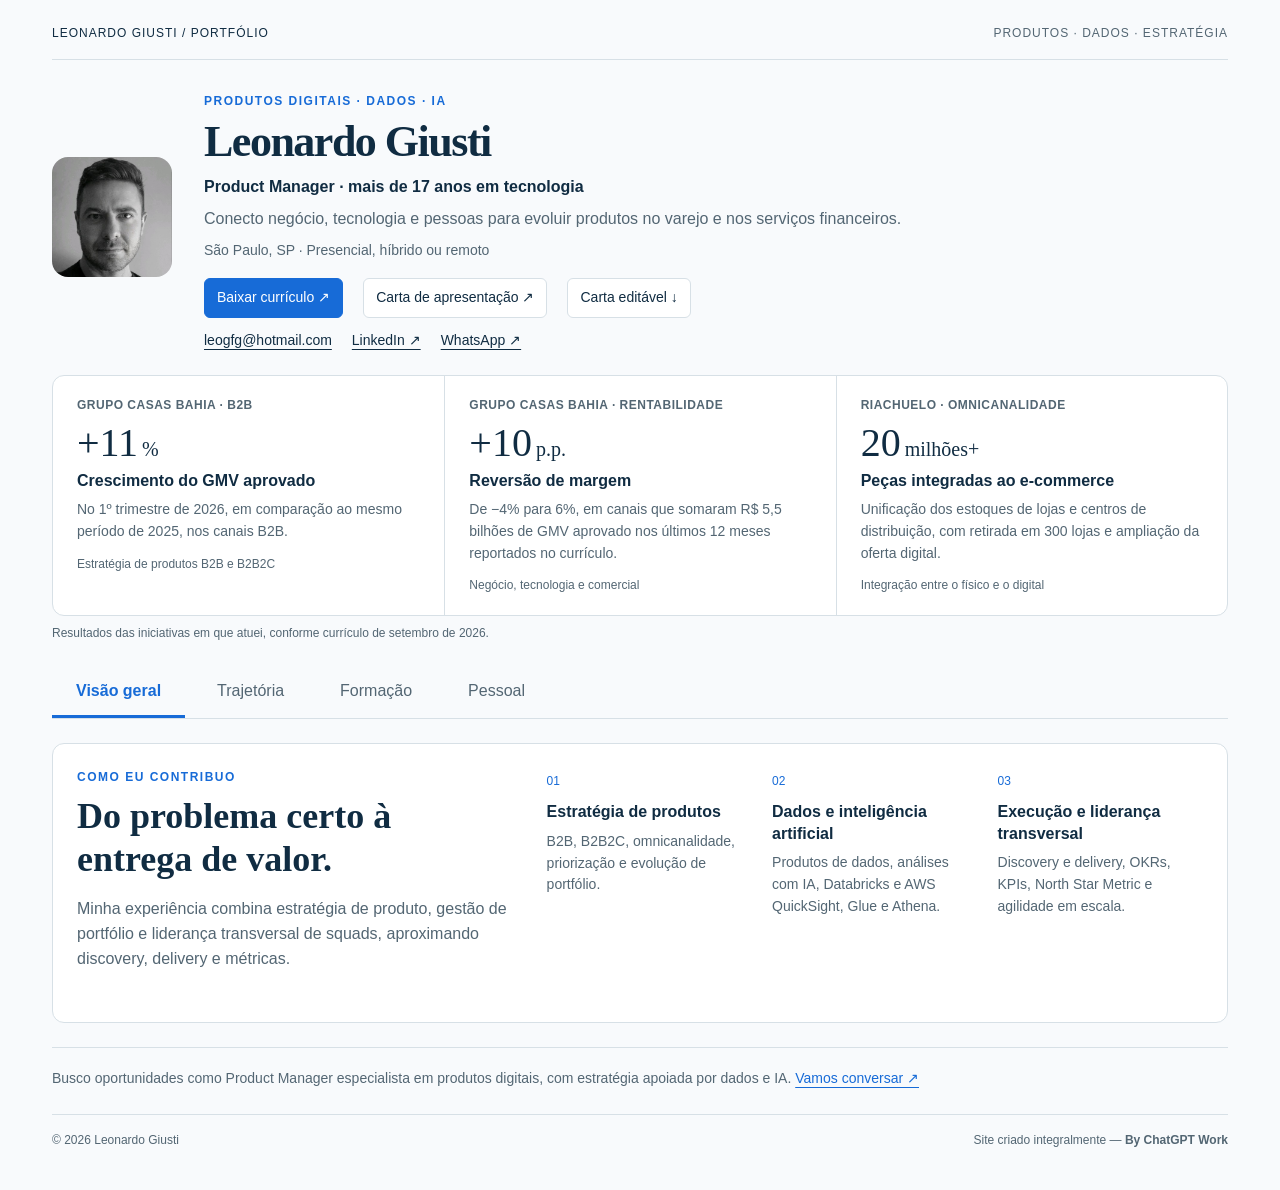
==== commit df3244d0: "Redesign portfolio with compact tabs and smaller portrait" ====
--- a/index.html
+++ b/index.html
@@ -1,37 +1,9 @@
-<!doctype html>
-<html lang="pt-BR">
-<head>
-<meta charset="utf-8"><meta name="viewport" content="width=device-width,initial-scale=1">
-<title>Leonardo Giusti | Produtos, dados e estratégia</title>
-<meta name="description" content="Leonardo Giusti. Product Manager com mais de 17 anos em tecnologia e produtos digitais. Estratégia, dados e IA para varejo e serviços financeiros.">
-<meta name="theme-color" content="#102c42"><meta property="og:title" content="Leonardo Giusti | Produtos, dados e estratégia"><meta property="og:description" content="Experiência em produtos digitais, varejo e serviços financeiros. Conheça minha trajetória e os resultados que ajudei a construir."><meta property="og:type" content="website">
-<link rel="stylesheet" href="styles.css">
-</head>
-<body>
-<a class="skip" href="#conteudo">Pular para o conteúdo</a>
-<header><a class="wordmark" href="#inicio" aria-label="Leonardo Giusti, início">Leonardo Giusti<span>PRODUCT MANAGER</span></a><nav aria-label="Navegação principal"><a href="#impacto">Resultados</a><a href="#trajetoria">Trajetória</a><a href="#sobre">Além do trabalho</a><a class="nav-contact" href="#contato">Vamos conversar <span aria-hidden="true">↗</span></a></nav></header>
-<main id="conteudo">
-<section class="hero wrap" id="inicio">
-<div class="hero-copy"><p class="eyebrow">PRODUTOS DIGITAIS · DADOS · INTELIGÊNCIA ARTIFICIAL</p><h1>Estratégia que<br>se transforma<br>em <em>resultado.</em></h1><p class="intro">Sou Leonardo Giusti. Conecto negócio, tecnologia e pessoas para evoluir produtos no varejo e nos serviços financeiros.</p><div class="actions"><a class="button" href="#impacto">Conheça meu trabalho <span aria-hidden="true">↓</span></a><a class="text-link" href="curriculo-leonardo-giusti.pdf" download>Baixar currículo <span aria-hidden="true">↗</span></a></div><p class="location">São Paulo, SP <span>·</span> Presencial, híbrido ou remoto</p></div>
-<figure class="portrait"><div class="photo-frame"><img src="Leo_profile.jpeg" alt="Retrato de Leonardo Giusti" width="400" height="400" fetchpriority="high"></div><figcaption><span>LEONARDO GIUSTI</span><span>Visão de negócio.<br>Profundidade em tecnologia.</span></figcaption></figure>
-</section>
-<div class="experience-strip"><div class="wrap"><p>MAIS DE 17 ANOS EM TECNOLOGIA E PRODUTOS</p><div class="companies"><span>Grupo Casas Bahia</span><span>Itaú Unibanco</span><span>Riachuelo</span><span>Carrefour</span><span>Citibank</span></div></div></div>
-<section class="wrap section" id="impacto"><div class="section-heading"><p class="eyebrow">01 / IMPACTO</p><h2>Resultados que<br>contam a história.</h2><p>Decisões apoiadas por dados, colaboração entre áreas e foco no que faz diferença para o negócio.</p></div>
-<div class="results"><article class="result"><p class="result-label">GRUPO CASAS BAHIA · B2B</p><strong>+11<span>%</span></strong><h3>Crescimento do GMV aprovado</h3><p>No 1º trimestre de 2026, em comparação ao mesmo período de 2025, nos canais B2B.</p><div class="result-foot">Estratégia de produtos B2B e B2B2C</div></article><article class="result"><p class="result-label">GRUPO CASAS BAHIA · RENTABILIDADE</p><strong>+10<span>p.p.</span></strong><h3>Reversão de margem</h3><p>De −4% para 6%, em canais que somaram R$ 5,5 bilhões de GMV aprovado nos últimos 12 meses reportados no currículo.</p><div class="result-foot">Negócio, tecnologia e comercial</div></article><article class="result"><p class="result-label">RIACHUELO · OMNICANALIDADE</p><strong>20<span>milhões+</span></strong><h3>Peças integradas ao e-commerce</h3><p>Unificação dos estoques de lojas e centros de distribuição, com retirada em 300 lojas e ampliação da oferta digital.</p><div class="result-foot">Integração entre o físico e o digital</div></article></div>
-<p class="source-note">Resultados das iniciativas em que atuei, conforme currículo de setembro de 2026.</p>
-</section>
-<section class="expertise"><div class="wrap expertise-grid"><div><p class="eyebrow">COMO EU CONTRIBUO</p><h2>Do problema certo<br>à entrega de valor.</h2><p>Minha experiência combina estratégia de produto, gestão de portfólio e liderança transversal de squads, aproximando discovery, delivery e métricas.</p></div><div class="expertise-list"><article><span>01</span><div><h3>Estratégia de produtos</h3><p>B2B, B2B2C, omnicanalidade, priorização e evolução de portfólio.</p></div></article><article><span>02</span><div><h3>Dados e inteligência artificial</h3><p>Produtos de dados, análises com IA, Databricks e AWS QuickSight, Glue e Athena.</p></div></article><article><span>03</span><div><h3>Execução e liderança transversal</h3><p>Discovery e delivery, OKRs, KPIs, North Star Metric e agilidade em escala.</p></div></article></div></div></section>
-<section class="wrap section" id="trajetoria"><div class="section-heading"><p class="eyebrow">02 / TRAJETÓRIA</p><h2>Uma carreira construída<br>entre negócio e tecnologia.</h2><p>Varejo, serviços financeiros e produtos digitais em ambientes de grande escala.</p></div><div class="timeline">
-<article><p class="date">NOV 2025 — AGO 2026</p><div><h3>Grupo Casas Bahia</h3><p class="role">Product Manager Especialista em Negócios B2B</p><p>Estratégia e evolução de produtos para vendas corporativas, cartões-presente, incentivos e integrações B2B2C para resgates por pontos, milhas e benefícios.</p></div><span class="tag">B2B & B2B2C</span></article>
-<article><p class="date">MAR 2021 — SET 2025</p><div><h3>Itaú Unibanco</h3><p class="role">SME · Agile Key Position · Product Owner</p><p>Gestão transversal do portfólio e delivery de 7 squads de produtos de dados. Governança de 16 squads de Atendimento e Experiência do Cliente, com orçamento, OKRs e indicadores de qualidade, produtividade e confiabilidade.</p></div><span class="tag">DADOS & FINANÇAS</span></article>
-<article><p class="date">SET 2019 — MAR 2021</p><div><h3>Lojas Riachuelo</h3><p class="role">Product Manager de Omnicanalidade</p><p>Integração dos estoques de lojas e centros de distribuição ao e-commerce, ampliando disponibilidade, retirada em loja e oportunidades entre canais.</p></div><span class="tag">OMNICANALIDADE</span></article>
-<article><p class="date">MAR 2019 — JUL 2019</p><div><h3>Carrefour do Brasil</h3><p class="role">Product Manager de Omnicanalidade</p><p>Evolução da jornada de compra junto à Diretoria de Transformação Digital, conectando lojas Hiper, Express e Market ao e-commerce.</p></div><span class="tag">VAREJO</span></article>
-<article><p class="date">JUL 2017 — FEV 2019</p><div><h3>Via Varejo</h3><p class="role">Product Owner de Omnicanalidade</p><p>Conexão entre a operação física e o ecossistema online da Cnova. Evolução do Retira Rápido, responsável à época por 30% das vendas online B2C, para consumir também estoques de lojas.</p></div><span class="tag">PRODUTO DIGITAL</span></article>
-<article><p class="date">SET 2016 — MAR 2017</p><div><h3>Spread Tecnologia</h3><p class="role">Gerente de Projetos de Testes</p><p>Transformação ágil, automação de testes e governança em projetos nos contextos de Cielo e Cetip.</p></div><span class="tag">QUALIDADE</span></article>
-<article><p class="date">JUN 2008 — JUN 2016</p><div><h3>Banco Citibank</h3><p class="role">Application Manager · Analista de Qualidade Sênior</p><p>Gestão de aplicações críticas, estabilidade de produção, compliance, segurança e qualidade de software em serviços financeiros.</p></div><span class="tag">TECNOLOGIA</span></article>
-</div></section>
-<section class="education wrap"><div><p class="eyebrow">FORMAÇÃO</p><h2>Aprender faz parte<br>do trabalho.</h2></div><div><article><p class="date">FGV · 2018</p><h3>MBA em Gestão da Tecnologia da Informação</h3></article><article><p class="date">FIAP · 2009</p><h3>MBA em Gestão da Qualidade</h3></article><article><p class="date">UNIFMU · 2008</p><h3>Análise e Desenvolvimento de Software</h3></article><p class="certs">Formação complementar em Product Management (PM3), IA para o Varejo (TERA), IA Aplicada a Produto e Figma (Alura). Certificações CSPO, ASM, SFC, ITIL Foundation, COBIT 5 Foundation e Six Sigma Yellow & White Belt.</p><p class="language">Inglês intermediário</p></div></section>
-<section class="personal" id="sobre"><div class="wrap personal-grid"><div><p class="eyebrow">03 / ALÉM DO TRABALHO</p><h2>Pessoas, histórias<br>e curiosidade.</h2><p>Nasci em Presidente Prudente, no interior de São Paulo, em 1982. Desde 2006, a capital paulista é minha casa.</p><p>Sou casado há 18 anos e pai de uma menina de 6. A família ocupa um lugar central na minha vida; fora do trabalho, divido o tempo entre musculação e interesses que vão das pistas de Fórmula 1 à geopolítica.</p><details><summary>Um pouco mais sobre mim</summary><p>Sou homem cisgênero, heterossexual, branco e sem deficiência.</p></details><p class="source-note">Informações pessoais atualizadas em setembro de 2026.</p></div><div class="hobbies"><article><span>01</span><h3>Musculação</h3><p>Um espaço na rotina para o movimento.</p></article><article><span>02</span><h3>Fórmula 1</h3><p>Interesse que acompanha cada temporada.</p></article><article><span>03</span><h3>Carros antigos</h3><p>História e personalidade sobre quatro rodas.</p></article><article><span>04</span><h3>Geopolítica</h3><p>Curiosidade sobre o mundo e suas relações.</p></article></div></div></section>
-<section class="contact wrap" id="contato"><div><p class="eyebrow">VAMOS CONVERSAR</p><h2>Qual é o próximo<br>desafio de produto?</h2><p>Busco oportunidades como Product Manager especialista em produtos digitais, com estratégia apoiada por dados e IA.</p><a class="email" href="mailto:leogfg@hotmail.com">leogfg@hotmail.com <span aria-hidden="true">↗</span></a><div class="contact-links"><a href="https://www.linkedin.com/in/leonardo-giusti/" target="_blank" rel="noopener noreferrer">LinkedIn ↗</a><a href="https://wa.me/5511994802373" target="_blank" rel="noopener noreferrer">WhatsApp ↗</a></div></div><aside><p class="eyebrow">PARA LEVAR COM VOCÊ</p><h3>Minha apresentação,<br>em detalhes.</h3><a href="curriculo-leonardo-giusti.pdf" download>Currículo em PDF <span aria-hidden="true">↓</span></a><a href="carta-de-apresentacao.html">Carta de apresentação <span aria-hidden="true">↗</span></a><a href="carta-de-apresentacao.txt" download>Carta em texto editável <span aria-hidden="true">↓</span></a></aside></section>
-</main><footer class="wrap"><span>© 2026 Leonardo Giusti<br>Site criado integralmente — <span lang="en">By ChatGPT Work</span></span><a href="#inicio">Voltar ao início ↑</a></footer>
-</body></html>
+<!DOCTYPE html><html lang="pt-BR"><head><meta charset="UTF-8"><meta name="viewport" content="width=device-width,initial-scale=1"><title>Leonardo Giusti | Produtos, dados e estratégia</title><style>
+:root{--navy:#102c42;--muted:#536673;--paper:#f8fafc;--line:#d7e0e6;--blue:#176bd7;--pale:#dcecff}*{box-sizing:border-box}body{margin:0;font:16px/1.55 Arial,sans-serif;color:var(--navy);background:var(--paper)}a{color:inherit;text-underline-offset:4px}a:hover{color:var(--blue)}:focus-visible{outline:3px solid var(--blue);outline-offset:5px}h1,h2,h3,p{margin:0}h1,h2{font-family:Georgia,serif}h1{font-size:44px;line-height:1.1;letter-spacing:-1.5px}h2{font-size:28px;line-height:1.2;margin-bottom:16px}h3{font-size:16px;line-height:1.35}p+p{margin-top:12px}p{color:var(--muted)}.site{max-width:1240px;margin:auto;padding:24px 32px}.topbar{display:flex;justify-content:space-between;gap:16px;border-bottom:1px solid var(--line);padding:0 0 16px;margin-bottom:24px;font-size:12px;letter-spacing:1px}.topbar span:last-child{color:var(--muted)}.hero{display:flex;gap:32px;align-items:center;margin:24px 0 32px}.portrait{width:140px;height:140px;object-fit:cover;border-radius:16px;flex-shrink:0}.identity{max-width:860px}.identity>p{margin-top:8px}.eyebrow{font-size:12px;font-weight:bold;letter-spacing:1.5px;color:var(--blue);margin-bottom:8px}.role{font-weight:bold;color:var(--navy)}.location{font-size:14px}.actions,.social{display:flex;flex-wrap:wrap;align-items:center;gap:12px 20px;margin-top:16px;font-size:14px}.actions a{text-decoration:none;border:1px solid var(--line);border-radius:6px;padding:8px 12px;background:white}.actions .primary{background:var(--blue);border-color:var(--blue);color:white}.social{margin-top:12px}.metrics{display:grid;grid-template-columns:repeat(3,1fr);border:1px solid var(--line);border-radius:12px;overflow:hidden;background:white}.result{padding:20px 24px}.result+.result{border-left:1px solid var(--line)}.result-label{font-size:12px;font-weight:bold;letter-spacing:.5px}.result strong{display:block;font:40px Georgia,serif;margin:4px 0}.result strong span{font-size:20px;margin-left:4px}.result h3{margin-bottom:8px}.result>p:not(.result-label){font-size:14px}.result-foot{font-size:12px;color:var(--muted);margin-top:12px}.source-note{font-size:12px;margin:8px 0 24px}.grid{display:grid;grid-template-columns:1.4fr 1fr;gap:24px}.stack{display:grid;gap:24px;align-content:start}.panel{padding:24px;background:white;border:1px solid var(--line);border-radius:12px;min-width:0}.job{border-top:1px solid var(--line);padding:16px 0}.job:last-child{padding-bottom:0}.job summary{cursor:pointer;display:flex;gap:16px;justify-content:space-between;align-items:start}.job summary:after{content:'+';font-size:20px;color:var(--blue)}.job[open] summary:after{content:'−'}.job summary>span:first-child{flex:1}.job small{display:block;font-size:14px;color:var(--muted);font-weight:normal;line-height:1.4;margin-top:4px}.date{font-size:12px;color:var(--muted);letter-spacing:.3px}.job .date{max-width:105px;flex-shrink:0}.job p{padding-top:12px;font-size:16px}.expertise article{display:flex;gap:12px;margin-top:16px}.expertise article>span{color:var(--blue);font-size:12px;padding-top:3px}.expertise article p{margin-top:4px;font-size:14px}.education article{margin-bottom:16px}.education .certs{font-size:14px}.education .language{font-size:14px;font-weight:bold}.personal-grid{display:grid;gap:16px}.hobbies{display:grid;grid-template-columns:1fr 1fr;gap:16px}.hobbies article>span{font-size:12px;color:var(--blue)}.hobbies article p{font-size:14px}.personal details{margin-top:16px}.personal summary{cursor:pointer;font-size:14px;color:var(--blue)}.personal .source-note{margin-bottom:0}.contact-note{border-top:1px solid var(--line);padding-top:20px;margin-top:24px;font-size:14px}.contact-note a{color:var(--blue)}footer{display:flex;justify-content:space-between;gap:16px;margin-top:24px;padding:16px 0;border-top:1px solid var(--line);font-size:12px;color:var(--muted)}
+/* Direction 2: a compact persistent identity column. */
+.layout-sidebar{display:grid;grid-template-columns:260px 1fr;gap:24px;align-items:start}.sidebar{position:sticky;top:24px;background:var(--navy);color:white;border-radius:12px;padding:24px}.sidebar .portrait{width:120px;height:120px;margin-bottom:24px}.sidebar h1{font-size:36px;letter-spacing:-.8px}.sidebar p,.sidebar .role,.sidebar .eyebrow{color:var(--pale)}.sidebar .identity>p{margin-top:12px}.sidebar .actions,.sidebar .social{display:grid;gap:12px}.sidebar .actions a{color:var(--navy)}.sidebar .actions .primary{color:white}.sidebar .social{font-size:14px}.sidebar-main>h2{font-size:36px;margin:0 0 8px}.sidebar-main>.metrics{margin-top:24px}.sidebar-main .result{padding:16px}.sidebar-main .result strong{font-size:36px}.sidebar-main .grid{grid-template-columns:1fr 1fr;margin-top:24px}.sidebar-main .personal{margin-top:24px}.sidebar-main .personal-grid{grid-template-columns:1.2fr 1fr}.sidebar-main .source-note{margin-bottom:24px}
+/* Direction 3: one visible panel, keyboard operable tabs. */
+.tabs{display:flex;gap:8px;border-bottom:1px solid var(--line);margin-bottom:24px}.tabs button{font:inherit;font-size:16px;color:var(--muted);background:transparent;border:0;border-bottom:3px solid transparent;padding:12px 24px;cursor:pointer}.tabs button[aria-selected=true]{color:var(--blue);border-bottom-color:var(--blue);font-weight:bold}.tab-panel[hidden]{display:none}.tab-panel{min-height:280px}.tabs-layout .hero{margin-bottom:24px}.tabs-layout .portrait{width:120px;height:120px}.overview{display:grid;grid-template-columns:1fr 1.5fr;gap:32px}.overview h2{font-size:36px}.overview .expertise{display:grid;grid-template-columns:repeat(3,1fr);gap:20px}.overview .expertise article{display:block;margin:0}.overview .expertise h3{margin:8px 0}.tabs-layout .personal-grid{grid-template-columns:1.2fr 1fr}.tabs-layout .education>div{display:grid;grid-template-columns:repeat(3,1fr);gap:20px}.tabs-layout .education .certs{grid-column:1/-1}.tabs-layout .job summary{align-items:center}.tabs-layout .job .date{max-width:none}
+@media(max-width:900px){.site{padding:20px}.grid{grid-template-columns:1fr}.layout-sidebar{grid-template-columns:220px 1fr}.sidebar{padding:20px}.sidebar h1{font-size:28px}.sidebar-main .metrics{grid-template-columns:1fr}.sidebar-main .result+.result{border-left:0;border-top:1px solid var(--line)}.sidebar-main .grid,.sidebar-main .personal-grid{grid-template-columns:1fr}.overview{grid-template-columns:1fr}.tabs-layout .education>div{grid-template-columns:1fr}.tabs-layout .personal-grid{grid-template-columns:1fr}}
+@media(max-width:640px){.site{padding:16px}.topbar{font-size:10px;margin-bottom:16px}.hero{gap:16px;align-items:start;flex-wrap:wrap;margin-top:16px}.portrait,.tabs-layout .portrait{width:90px;height:90px}.identity{width:100%}h1{font-size:36px}.metrics{grid-template-columns:1fr}.result{padding:16px}.result+.result{border-left:0;border-top:1px solid var(--line)}.result strong{font-size:36px}.panel{padding:20px}.job summary{flex-wrap:wrap;gap:8px}.job .date{max-width:105px}.layout-sidebar{display:block}.sidebar{position:static;margin-bottom:24px;display:flex;flex-wrap:wrap;gap:16px}.sidebar .portrait{width:90px;height:90px;margin:0}.sidebar .actions,.sidebar .social{display:flex}.sidebar .identity{width:100%}.sidebar-main>h2{font-size:28px}.tabs{gap:0;overflow:auto}.tabs button{padding:12px 14px;white-space:nowrap;font-size:14px}.overview .expertise{grid-template-columns:1fr}.tabs-layout .job .date{max-width:100px}footer{display:block}footer span{display:block;margin-top:8px}.hobbies{gap:16px}}
+</style><meta name="description" content="Leonardo Giusti. Product Manager com mais de 17 anos em tecnologia e produtos digitais. Estratégia, dados e IA para varejo e serviços financeiros."><meta name="theme-color" content="#102c42"><link rel="canonical" href="https://leogfgiusti-commits.github.io/"></head><body><div class="site mx-auto tabs-layout"><div class="topbar"><span>LEONARDO GIUSTI / PORTFÓLIO</span><span>PRODUTOS · DADOS · ESTRATÉGIA</span></div><header class="hero"><img class="portrait" src="Leo_profile.jpeg" alt="Retrato de Leonardo Giusti" width="140" height="140"><div class="identity"><p class="eyebrow">PRODUTOS DIGITAIS · DADOS · IA</p><h1>Leonardo Giusti</h1><p class="role">Product Manager · mais de 17 anos em tecnologia</p><p>Conecto negócio, tecnologia e pessoas para evoluir produtos no varejo e nos serviços financeiros.</p><p class="location">São Paulo, SP · Presencial, híbrido ou remoto</p><div class="actions"><a id="proposal-3-link-1" class="primary" href="https://leogfgiusti-commits.github.io/curriculo-leonardo-giusti.pdf">Baixar currículo ↗</a><a id="proposal-3-link-2" href="https://leogfgiusti-commits.github.io/carta-de-apresentacao.html">Carta de apresentação ↗</a><a id="proposal-3-link-3" href="https://leogfgiusti-commits.github.io/carta-de-apresentacao.txt">Carta editável ↓</a></div><div class="social"><a id="proposal-3-link-4" href="mailto:leogfg@hotmail.com">leogfg@hotmail.com</a><a id="proposal-3-link-5" href="https://www.linkedin.com/in/leonardo-giusti/">LinkedIn ↗</a><a id="proposal-3-link-6" href="https://wa.me/5511994802373">WhatsApp ↗</a></div></div></header><section class="metrics" aria-label="Resultados"><article class="result"><p class="result-label">GRUPO CASAS BAHIA · B2B</p><strong>+11<span>%</span></strong><h3>Crescimento do GMV aprovado</h3><p>No 1º trimestre de 2026, em comparação ao mesmo período de 2025, nos canais B2B.</p><div class="result-foot">Estratégia de produtos B2B e B2B2C</div></article><article class="result"><p class="result-label">GRUPO CASAS BAHIA · RENTABILIDADE</p><strong>+10<span>p.p.</span></strong><h3>Reversão de margem</h3><p>De −4% para 6%, em canais que somaram R$ 5,5 bilhões de GMV aprovado nos últimos 12 meses reportados no currículo.</p><div class="result-foot">Negócio, tecnologia e comercial</div></article><article class="result"><p class="result-label">RIACHUELO · OMNICANALIDADE</p><strong>20<span>milhões+</span></strong><h3>Peças integradas ao e-commerce</h3><p>Unificação dos estoques de lojas e centros de distribuição, com retirada em 300 lojas e ampliação da oferta digital.</p><div class="result-foot">Integração entre o físico e o digital</div></article></section><p class="source-note">Resultados das iniciativas em que atuei, conforme currículo de setembro de 2026.</p><main><nav class="tabs" role="tablist" aria-label="Seções do perfil"><button id="tab-0" role="tab" aria-selected="true" aria-controls="panel-0" tabindex="0">Visão geral</button><button id="tab-1" role="tab" aria-selected="false" aria-controls="panel-1" tabindex="-1">Trajetória</button><button id="tab-2" role="tab" aria-selected="false" aria-controls="panel-2" tabindex="-1">Formação</button><button id="tab-3" role="tab" aria-selected="false" aria-controls="panel-3" tabindex="-1">Pessoal</button></nav><section class="panel tab-panel" id="panel-0" role="tabpanel" aria-labelledby="tab-0" tabindex="0" ><div class="overview"><div><p class="eyebrow">COMO EU CONTRIBUO</p><h2>Do problema certo à entrega de valor.</h2><p>Minha experiência combina estratégia de produto, gestão de portfólio e liderança transversal de squads, aproximando discovery, delivery e métricas.</p></div><div class="expertise"><article><span>01</span><div><h3>Estratégia de produtos</h3><p>B2B, B2B2C, omnicanalidade, priorização e evolução de portfólio.</p></div></article><article><span>02</span><div><h3>Dados e inteligência artificial</h3><p>Produtos de dados, análises com IA, Databricks e AWS QuickSight, Glue e Athena.</p></div></article><article><span>03</span><div><h3>Execução e liderança transversal</h3><p>Discovery e delivery, OKRs, KPIs, North Star Metric e agilidade em escala.</p></div></article></div></div></section><section class="panel tab-panel" id="panel-1" role="tabpanel" aria-labelledby="tab-1" tabindex="0" hidden><h2>Trajetória profissional</h2><details class="job" open><summary><span><b>Grupo Casas Bahia</b><small>Product Manager Especialista em Negócios B2B</small></span><span class="date">NOV 2025 — AGO 2026</span></summary><p>Estratégia e evolução de produtos para vendas corporativas, cartões-presente, incentivos e integrações B2B2C para resgates por pontos, milhas e benefícios.</p></details><details class="job" ><summary><span><b>Itaú Unibanco</b><small>SME · Agile Key Position · Product Owner</small></span><span class="date">MAR 2021 — SET 2025</span></summary><p>Gestão transversal do portfólio e delivery de 7 squads de produtos de dados. Governança de 16 squads de Atendimento e Experiência do Cliente, com orçamento, OKRs e indicadores de qualidade, produtividade e confiabilidade.</p></details><details class="job" ><summary><span><b>Lojas Riachuelo</b><small>Product Manager de Omnicanalidade</small></span><span class="date">SET 2019 — MAR 2021</span></summary><p>Integração dos estoques de lojas e centros de distribuição ao e-commerce, ampliando disponibilidade, retirada em loja e oportunidades entre canais.</p></details><details class="job" ><summary><span><b>Carrefour do Brasil</b><small>Product Manager de Omnicanalidade</small></span><span class="date">MAR 2019 — JUL 2019</span></summary><p>Evolução da jornada de compra junto à Diretoria de Transformação Digital, conectando lojas Hiper, Express e Market ao e-commerce.</p></details><details class="job" ><summary><span><b>Via Varejo</b><small>Product Owner de Omnicanalidade</small></span><span class="date">JUL 2017 — FEV 2019</span></summary><p>Conexão entre a operação física e o ecossistema online da Cnova. Evolução do Retira Rápido, responsável à época por 30% das vendas online B2C, para consumir também estoques de lojas.</p></details><details class="job" ><summary><span><b>Spread Tecnologia</b><small>Gerente de Projetos de Testes</small></span><span class="date">SET 2016 — MAR 2017</span></summary><p>Transformação ágil, automação de testes e governança em projetos nos contextos de Cielo e Cetip.</p></details><details class="job" ><summary><span><b>Banco Citibank</b><small>Application Manager · Analista de Qualidade Sênior</small></span><span class="date">JUN 2008 — JUN 2016</span></summary><p>Gestão de aplicações críticas, estabilidade de produção, compliance, segurança e qualidade de software em serviços financeiros.</p></details></section><section class="panel tab-panel" id="panel-2" role="tabpanel" aria-labelledby="tab-2" tabindex="0" hidden><div class="education"><h2>Aprender faz parte do trabalho.</h2><div><article><p class="date">FGV · 2018</p><h3>MBA em Gestão da Tecnologia da Informação</h3></article><article><p class="date">FIAP · 2009</p><h3>MBA em Gestão da Qualidade</h3></article><article><p class="date">UNIFMU · 2008</p><h3>Análise e Desenvolvimento de Software</h3></article><p class="certs">Formação complementar em Product Management (PM3), IA para o Varejo (TERA), IA Aplicada a Produto e Figma (Alura). Certificações CSPO, ASM, SFC, ITIL Foundation, COBIT 5 Foundation e Six Sigma Yellow & White Belt.</p><p class="language">Inglês intermediário</p></div></div></section><section class="panel tab-panel" id="panel-3" role="tabpanel" aria-labelledby="tab-3" tabindex="0" hidden><div class="personal"><h2>Pessoas, histórias e curiosidade.</h2><div class="wrap personal-grid"><div><p>Nasci em Presidente Prudente, no interior de São Paulo, em 1982. Desde 2006, a capital paulista é minha casa.</p><p>Sou casado há 18 anos e pai de uma menina de 6. A família ocupa um lugar central na minha vida; fora do trabalho, divido o tempo entre musculação e interesses que vão das pistas de Fórmula 1 à geopolítica.</p><details><summary>Um pouco mais sobre mim</summary><p>Sou homem cisgênero, heterossexual, branco e sem deficiência.</p></details><p class="source-note">Informações pessoais atualizadas em setembro de 2026.</p></div><div class="hobbies"><article><span>01</span><h3>Musculação</h3><p>Um espaço na rotina para o movimento.</p></article><article><span>02</span><h3>Fórmula 1</h3><p>Interesse que acompanha cada temporada.</p></article><article><span>03</span><h3>Carros antigos</h3><p>História e personalidade sobre quatro rodas.</p></article><article><span>04</span><h3>Geopolítica</h3><p>Curiosidade sobre o mundo e suas relações.</p></article></div></div></div></section></main><p class="contact-note">Busco oportunidades como Product Manager especialista em produtos digitais, com estratégia apoiada por dados e IA. <a id="proposal-3-link-7" href="mailto:leogfg@hotmail.com">Vamos conversar ↗</a></p><footer>© 2026 Leonardo Giusti <span>Site criado integralmente — <b lang="en">By ChatGPT Work</b></span></footer></div><script>document.querySelectorAll('[role="tab"]').forEach((t,i,a)=>{function select(n){a.forEach((b,j)=>{b.setAttribute('aria-selected',j===n);b.tabIndex=j===n?0:-1;document.getElementById(b.getAttribute('aria-controls')).hidden=j!==n;});}t.addEventListener('click',()=>select(i));t.addEventListener('keydown',e=>{let n=i;if(e.key==='ArrowRight')n=(i+1)%a.length;else if(e.key==='ArrowLeft')n=(i+a.length-1)%a.length;else if(e.key==='Home')n=0;else if(e.key==='End')n=a.length-1;else return;e.preventDefault();select(n);a[n].focus();});});</script></body></html>
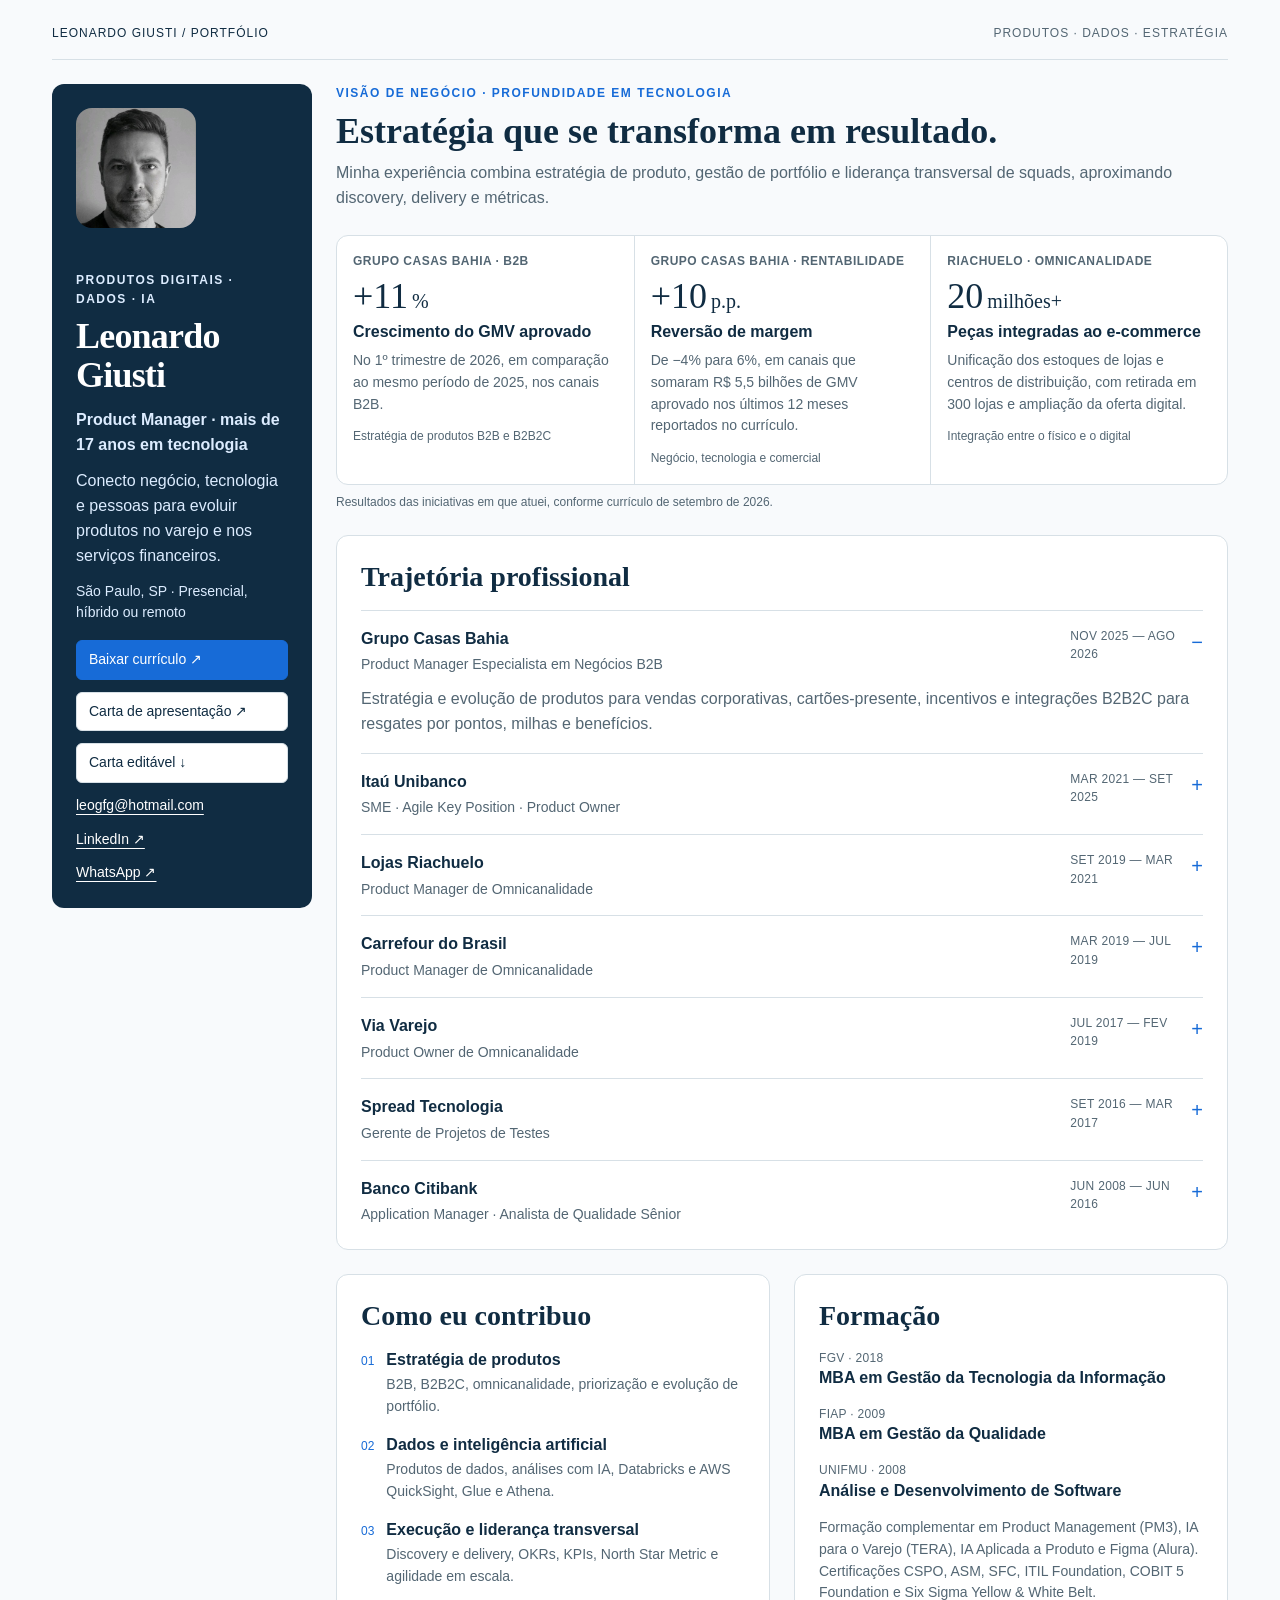
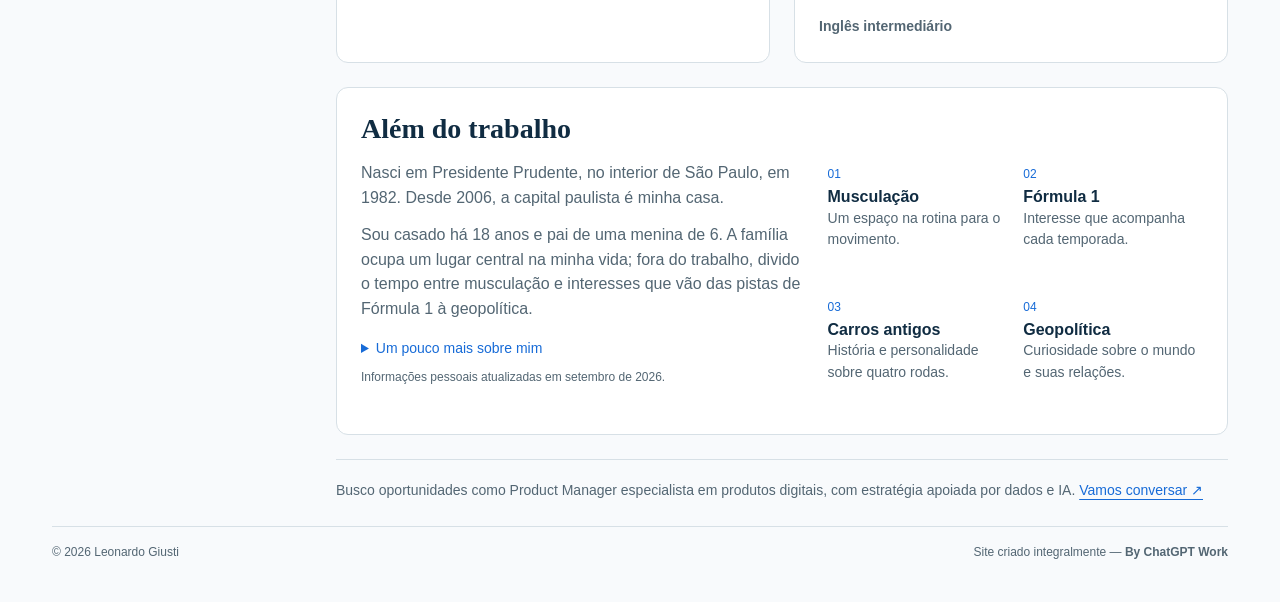
==== commit 8c5a94fe: "Apply selected sidebar portfolio layout" ====
--- a/index.html
+++ b/index.html
@@ -6,4 +6,4 @@
 .tabs{display:flex;gap:8px;border-bottom:1px solid var(--line);margin-bottom:24px}.tabs button{font:inherit;font-size:16px;color:var(--muted);background:transparent;border:0;border-bottom:3px solid transparent;padding:12px 24px;cursor:pointer}.tabs button[aria-selected=true]{color:var(--blue);border-bottom-color:var(--blue);font-weight:bold}.tab-panel[hidden]{display:none}.tab-panel{min-height:280px}.tabs-layout .hero{margin-bottom:24px}.tabs-layout .portrait{width:120px;height:120px}.overview{display:grid;grid-template-columns:1fr 1.5fr;gap:32px}.overview h2{font-size:36px}.overview .expertise{display:grid;grid-template-columns:repeat(3,1fr);gap:20px}.overview .expertise article{display:block;margin:0}.overview .expertise h3{margin:8px 0}.tabs-layout .personal-grid{grid-template-columns:1.2fr 1fr}.tabs-layout .education>div{display:grid;grid-template-columns:repeat(3,1fr);gap:20px}.tabs-layout .education .certs{grid-column:1/-1}.tabs-layout .job summary{align-items:center}.tabs-layout .job .date{max-width:none}
 @media(max-width:900px){.site{padding:20px}.grid{grid-template-columns:1fr}.layout-sidebar{grid-template-columns:220px 1fr}.sidebar{padding:20px}.sidebar h1{font-size:28px}.sidebar-main .metrics{grid-template-columns:1fr}.sidebar-main .result+.result{border-left:0;border-top:1px solid var(--line)}.sidebar-main .grid,.sidebar-main .personal-grid{grid-template-columns:1fr}.overview{grid-template-columns:1fr}.tabs-layout .education>div{grid-template-columns:1fr}.tabs-layout .personal-grid{grid-template-columns:1fr}}
 @media(max-width:640px){.site{padding:16px}.topbar{font-size:10px;margin-bottom:16px}.hero{gap:16px;align-items:start;flex-wrap:wrap;margin-top:16px}.portrait,.tabs-layout .portrait{width:90px;height:90px}.identity{width:100%}h1{font-size:36px}.metrics{grid-template-columns:1fr}.result{padding:16px}.result+.result{border-left:0;border-top:1px solid var(--line)}.result strong{font-size:36px}.panel{padding:20px}.job summary{flex-wrap:wrap;gap:8px}.job .date{max-width:105px}.layout-sidebar{display:block}.sidebar{position:static;margin-bottom:24px;display:flex;flex-wrap:wrap;gap:16px}.sidebar .portrait{width:90px;height:90px;margin:0}.sidebar .actions,.sidebar .social{display:flex}.sidebar .identity{width:100%}.sidebar-main>h2{font-size:28px}.tabs{gap:0;overflow:auto}.tabs button{padding:12px 14px;white-space:nowrap;font-size:14px}.overview .expertise{grid-template-columns:1fr}.tabs-layout .job .date{max-width:100px}footer{display:block}footer span{display:block;margin-top:8px}.hobbies{gap:16px}}
-</style><meta name="description" content="Leonardo Giusti. Product Manager com mais de 17 anos em tecnologia e produtos digitais. Estratégia, dados e IA para varejo e serviços financeiros."><meta name="theme-color" content="#102c42"><link rel="canonical" href="https://leogfgiusti-commits.github.io/"></head><body><div class="site mx-auto tabs-layout"><div class="topbar"><span>LEONARDO GIUSTI / PORTFÓLIO</span><span>PRODUTOS · DADOS · ESTRATÉGIA</span></div><header class="hero"><img class="portrait" src="Leo_profile.jpeg" alt="Retrato de Leonardo Giusti" width="140" height="140"><div class="identity"><p class="eyebrow">PRODUTOS DIGITAIS · DADOS · IA</p><h1>Leonardo Giusti</h1><p class="role">Product Manager · mais de 17 anos em tecnologia</p><p>Conecto negócio, tecnologia e pessoas para evoluir produtos no varejo e nos serviços financeiros.</p><p class="location">São Paulo, SP · Presencial, híbrido ou remoto</p><div class="actions"><a id="proposal-3-link-1" class="primary" href="https://leogfgiusti-commits.github.io/curriculo-leonardo-giusti.pdf">Baixar currículo ↗</a><a id="proposal-3-link-2" href="https://leogfgiusti-commits.github.io/carta-de-apresentacao.html">Carta de apresentação ↗</a><a id="proposal-3-link-3" href="https://leogfgiusti-commits.github.io/carta-de-apresentacao.txt">Carta editável ↓</a></div><div class="social"><a id="proposal-3-link-4" href="mailto:leogfg@hotmail.com">leogfg@hotmail.com</a><a id="proposal-3-link-5" href="https://www.linkedin.com/in/leonardo-giusti/">LinkedIn ↗</a><a id="proposal-3-link-6" href="https://wa.me/5511994802373">WhatsApp ↗</a></div></div></header><section class="metrics" aria-label="Resultados"><article class="result"><p class="result-label">GRUPO CASAS BAHIA · B2B</p><strong>+11<span>%</span></strong><h3>Crescimento do GMV aprovado</h3><p>No 1º trimestre de 2026, em comparação ao mesmo período de 2025, nos canais B2B.</p><div class="result-foot">Estratégia de produtos B2B e B2B2C</div></article><article class="result"><p class="result-label">GRUPO CASAS BAHIA · RENTABILIDADE</p><strong>+10<span>p.p.</span></strong><h3>Reversão de margem</h3><p>De −4% para 6%, em canais que somaram R$ 5,5 bilhões de GMV aprovado nos últimos 12 meses reportados no currículo.</p><div class="result-foot">Negócio, tecnologia e comercial</div></article><article class="result"><p class="result-label">RIACHUELO · OMNICANALIDADE</p><strong>20<span>milhões+</span></strong><h3>Peças integradas ao e-commerce</h3><p>Unificação dos estoques de lojas e centros de distribuição, com retirada em 300 lojas e ampliação da oferta digital.</p><div class="result-foot">Integração entre o físico e o digital</div></article></section><p class="source-note">Resultados das iniciativas em que atuei, conforme currículo de setembro de 2026.</p><main><nav class="tabs" role="tablist" aria-label="Seções do perfil"><button id="tab-0" role="tab" aria-selected="true" aria-controls="panel-0" tabindex="0">Visão geral</button><button id="tab-1" role="tab" aria-selected="false" aria-controls="panel-1" tabindex="-1">Trajetória</button><button id="tab-2" role="tab" aria-selected="false" aria-controls="panel-2" tabindex="-1">Formação</button><button id="tab-3" role="tab" aria-selected="false" aria-controls="panel-3" tabindex="-1">Pessoal</button></nav><section class="panel tab-panel" id="panel-0" role="tabpanel" aria-labelledby="tab-0" tabindex="0" ><div class="overview"><div><p class="eyebrow">COMO EU CONTRIBUO</p><h2>Do problema certo à entrega de valor.</h2><p>Minha experiência combina estratégia de produto, gestão de portfólio e liderança transversal de squads, aproximando discovery, delivery e métricas.</p></div><div class="expertise"><article><span>01</span><div><h3>Estratégia de produtos</h3><p>B2B, B2B2C, omnicanalidade, priorização e evolução de portfólio.</p></div></article><article><span>02</span><div><h3>Dados e inteligência artificial</h3><p>Produtos de dados, análises com IA, Databricks e AWS QuickSight, Glue e Athena.</p></div></article><article><span>03</span><div><h3>Execução e liderança transversal</h3><p>Discovery e delivery, OKRs, KPIs, North Star Metric e agilidade em escala.</p></div></article></div></div></section><section class="panel tab-panel" id="panel-1" role="tabpanel" aria-labelledby="tab-1" tabindex="0" hidden><h2>Trajetória profissional</h2><details class="job" open><summary><span><b>Grupo Casas Bahia</b><small>Product Manager Especialista em Negócios B2B</small></span><span class="date">NOV 2025 — AGO 2026</span></summary><p>Estratégia e evolução de produtos para vendas corporativas, cartões-presente, incentivos e integrações B2B2C para resgates por pontos, milhas e benefícios.</p></details><details class="job" ><summary><span><b>Itaú Unibanco</b><small>SME · Agile Key Position · Product Owner</small></span><span class="date">MAR 2021 — SET 2025</span></summary><p>Gestão transversal do portfólio e delivery de 7 squads de produtos de dados. Governança de 16 squads de Atendimento e Experiência do Cliente, com orçamento, OKRs e indicadores de qualidade, produtividade e confiabilidade.</p></details><details class="job" ><summary><span><b>Lojas Riachuelo</b><small>Product Manager de Omnicanalidade</small></span><span class="date">SET 2019 — MAR 2021</span></summary><p>Integração dos estoques de lojas e centros de distribuição ao e-commerce, ampliando disponibilidade, retirada em loja e oportunidades entre canais.</p></details><details class="job" ><summary><span><b>Carrefour do Brasil</b><small>Product Manager de Omnicanalidade</small></span><span class="date">MAR 2019 — JUL 2019</span></summary><p>Evolução da jornada de compra junto à Diretoria de Transformação Digital, conectando lojas Hiper, Express e Market ao e-commerce.</p></details><details class="job" ><summary><span><b>Via Varejo</b><small>Product Owner de Omnicanalidade</small></span><span class="date">JUL 2017 — FEV 2019</span></summary><p>Conexão entre a operação física e o ecossistema online da Cnova. Evolução do Retira Rápido, responsável à época por 30% das vendas online B2C, para consumir também estoques de lojas.</p></details><details class="job" ><summary><span><b>Spread Tecnologia</b><small>Gerente de Projetos de Testes</small></span><span class="date">SET 2016 — MAR 2017</span></summary><p>Transformação ágil, automação de testes e governança em projetos nos contextos de Cielo e Cetip.</p></details><details class="job" ><summary><span><b>Banco Citibank</b><small>Application Manager · Analista de Qualidade Sênior</small></span><span class="date">JUN 2008 — JUN 2016</span></summary><p>Gestão de aplicações críticas, estabilidade de produção, compliance, segurança e qualidade de software em serviços financeiros.</p></details></section><section class="panel tab-panel" id="panel-2" role="tabpanel" aria-labelledby="tab-2" tabindex="0" hidden><div class="education"><h2>Aprender faz parte do trabalho.</h2><div><article><p class="date">FGV · 2018</p><h3>MBA em Gestão da Tecnologia da Informação</h3></article><article><p class="date">FIAP · 2009</p><h3>MBA em Gestão da Qualidade</h3></article><article><p class="date">UNIFMU · 2008</p><h3>Análise e Desenvolvimento de Software</h3></article><p class="certs">Formação complementar em Product Management (PM3), IA para o Varejo (TERA), IA Aplicada a Produto e Figma (Alura). Certificações CSPO, ASM, SFC, ITIL Foundation, COBIT 5 Foundation e Six Sigma Yellow & White Belt.</p><p class="language">Inglês intermediário</p></div></div></section><section class="panel tab-panel" id="panel-3" role="tabpanel" aria-labelledby="tab-3" tabindex="0" hidden><div class="personal"><h2>Pessoas, histórias e curiosidade.</h2><div class="wrap personal-grid"><div><p>Nasci em Presidente Prudente, no interior de São Paulo, em 1982. Desde 2006, a capital paulista é minha casa.</p><p>Sou casado há 18 anos e pai de uma menina de 6. A família ocupa um lugar central na minha vida; fora do trabalho, divido o tempo entre musculação e interesses que vão das pistas de Fórmula 1 à geopolítica.</p><details><summary>Um pouco mais sobre mim</summary><p>Sou homem cisgênero, heterossexual, branco e sem deficiência.</p></details><p class="source-note">Informações pessoais atualizadas em setembro de 2026.</p></div><div class="hobbies"><article><span>01</span><h3>Musculação</h3><p>Um espaço na rotina para o movimento.</p></article><article><span>02</span><h3>Fórmula 1</h3><p>Interesse que acompanha cada temporada.</p></article><article><span>03</span><h3>Carros antigos</h3><p>História e personalidade sobre quatro rodas.</p></article><article><span>04</span><h3>Geopolítica</h3><p>Curiosidade sobre o mundo e suas relações.</p></article></div></div></div></section></main><p class="contact-note">Busco oportunidades como Product Manager especialista em produtos digitais, com estratégia apoiada por dados e IA. <a id="proposal-3-link-7" href="mailto:leogfg@hotmail.com">Vamos conversar ↗</a></p><footer>© 2026 Leonardo Giusti <span>Site criado integralmente — <b lang="en">By ChatGPT Work</b></span></footer></div><script>document.querySelectorAll('[role="tab"]').forEach((t,i,a)=>{function select(n){a.forEach((b,j)=>{b.setAttribute('aria-selected',j===n);b.tabIndex=j===n?0:-1;document.getElementById(b.getAttribute('aria-controls')).hidden=j!==n;});}t.addEventListener('click',()=>select(i));t.addEventListener('keydown',e=>{let n=i;if(e.key==='ArrowRight')n=(i+1)%a.length;else if(e.key==='ArrowLeft')n=(i+a.length-1)%a.length;else if(e.key==='Home')n=0;else if(e.key==='End')n=a.length-1;else return;e.preventDefault();select(n);a[n].focus();});});</script></body></html>+</style><meta name="description" content="Leonardo Giusti. Product Manager com mais de 17 anos em tecnologia e produtos digitais. Estratégia, dados e IA para varejo e serviços financeiros."><meta name="theme-color" content="#102c42"><link rel="canonical" href="https://leogfgiusti-commits.github.io/"></head><body><div class="site mx-auto "><div class="topbar"><span>LEONARDO GIUSTI / PORTFÓLIO</span><span>PRODUTOS · DADOS · ESTRATÉGIA</span></div><div class="layout-sidebar"><aside class="sidebar"><img class="portrait" src="Leo_profile.jpeg" alt="Retrato de Leonardo Giusti" width="140" height="140"><div class="identity"><p class="eyebrow">PRODUTOS DIGITAIS · DADOS · IA</p><h1>Leonardo Giusti</h1><p class="role">Product Manager · mais de 17 anos em tecnologia</p><p>Conecto negócio, tecnologia e pessoas para evoluir produtos no varejo e nos serviços financeiros.</p><p class="location">São Paulo, SP · Presencial, híbrido ou remoto</p><div class="actions"><a id="proposal-2-link-1" class="primary" href="https://leogfgiusti-commits.github.io/curriculo-leonardo-giusti.pdf">Baixar currículo ↗</a><a id="proposal-2-link-2" href="https://leogfgiusti-commits.github.io/carta-de-apresentacao.html">Carta de apresentação ↗</a><a id="proposal-2-link-3" href="https://leogfgiusti-commits.github.io/carta-de-apresentacao.txt">Carta editável ↓</a></div><div class="social"><a id="proposal-2-link-4" href="mailto:leogfg@hotmail.com">leogfg@hotmail.com</a><a id="proposal-2-link-5" href="https://www.linkedin.com/in/leonardo-giusti/">LinkedIn ↗</a><a id="proposal-2-link-6" href="https://wa.me/5511994802373">WhatsApp ↗</a></div></div></aside><main class="sidebar-main"><p class="eyebrow">VISÃO DE NEGÓCIO · PROFUNDIDADE EM TECNOLOGIA</p><h2>Estratégia que se transforma em resultado.</h2><p>Minha experiência combina estratégia de produto, gestão de portfólio e liderança transversal de squads, aproximando discovery, delivery e métricas.</p><section class="metrics" aria-label="Resultados"><article class="result"><p class="result-label">GRUPO CASAS BAHIA · B2B</p><strong>+11<span>%</span></strong><h3>Crescimento do GMV aprovado</h3><p>No 1º trimestre de 2026, em comparação ao mesmo período de 2025, nos canais B2B.</p><div class="result-foot">Estratégia de produtos B2B e B2B2C</div></article><article class="result"><p class="result-label">GRUPO CASAS BAHIA · RENTABILIDADE</p><strong>+10<span>p.p.</span></strong><h3>Reversão de margem</h3><p>De −4% para 6%, em canais que somaram R$ 5,5 bilhões de GMV aprovado nos últimos 12 meses reportados no currículo.</p><div class="result-foot">Negócio, tecnologia e comercial</div></article><article class="result"><p class="result-label">RIACHUELO · OMNICANALIDADE</p><strong>20<span>milhões+</span></strong><h3>Peças integradas ao e-commerce</h3><p>Unificação dos estoques de lojas e centros de distribuição, com retirada em 300 lojas e ampliação da oferta digital.</p><div class="result-foot">Integração entre o físico e o digital</div></article></section><p class="source-note">Resultados das iniciativas em que atuei, conforme currículo de setembro de 2026.</p><section class="panel "><h2>Trajetória profissional</h2><details class="job" open><summary><span><b>Grupo Casas Bahia</b><small>Product Manager Especialista em Negócios B2B</small></span><span class="date">NOV 2025 — AGO 2026</span></summary><p>Estratégia e evolução de produtos para vendas corporativas, cartões-presente, incentivos e integrações B2B2C para resgates por pontos, milhas e benefícios.</p></details><details class="job" ><summary><span><b>Itaú Unibanco</b><small>SME · Agile Key Position · Product Owner</small></span><span class="date">MAR 2021 — SET 2025</span></summary><p>Gestão transversal do portfólio e delivery de 7 squads de produtos de dados. Governança de 16 squads de Atendimento e Experiência do Cliente, com orçamento, OKRs e indicadores de qualidade, produtividade e confiabilidade.</p></details><details class="job" ><summary><span><b>Lojas Riachuelo</b><small>Product Manager de Omnicanalidade</small></span><span class="date">SET 2019 — MAR 2021</span></summary><p>Integração dos estoques de lojas e centros de distribuição ao e-commerce, ampliando disponibilidade, retirada em loja e oportunidades entre canais.</p></details><details class="job" ><summary><span><b>Carrefour do Brasil</b><small>Product Manager de Omnicanalidade</small></span><span class="date">MAR 2019 — JUL 2019</span></summary><p>Evolução da jornada de compra junto à Diretoria de Transformação Digital, conectando lojas Hiper, Express e Market ao e-commerce.</p></details><details class="job" ><summary><span><b>Via Varejo</b><small>Product Owner de Omnicanalidade</small></span><span class="date">JUL 2017 — FEV 2019</span></summary><p>Conexão entre a operação física e o ecossistema online da Cnova. Evolução do Retira Rápido, responsável à época por 30% das vendas online B2C, para consumir também estoques de lojas.</p></details><details class="job" ><summary><span><b>Spread Tecnologia</b><small>Gerente de Projetos de Testes</small></span><span class="date">SET 2016 — MAR 2017</span></summary><p>Transformação ágil, automação de testes e governança em projetos nos contextos de Cielo e Cetip.</p></details><details class="job" ><summary><span><b>Banco Citibank</b><small>Application Manager · Analista de Qualidade Sênior</small></span><span class="date">JUN 2008 — JUN 2016</span></summary><p>Gestão de aplicações críticas, estabilidade de produção, compliance, segurança e qualidade de software em serviços financeiros.</p></details></section><div class="grid"><section class="panel expertise"><h2>Como eu contribuo</h2><article><span>01</span><div><h3>Estratégia de produtos</h3><p>B2B, B2B2C, omnicanalidade, priorização e evolução de portfólio.</p></div></article><article><span>02</span><div><h3>Dados e inteligência artificial</h3><p>Produtos de dados, análises com IA, Databricks e AWS QuickSight, Glue e Athena.</p></div></article><article><span>03</span><div><h3>Execução e liderança transversal</h3><p>Discovery e delivery, OKRs, KPIs, North Star Metric e agilidade em escala.</p></div></article></section><section class="panel education"><h2>Formação</h2><div><article><p class="date">FGV · 2018</p><h3>MBA em Gestão da Tecnologia da Informação</h3></article><article><p class="date">FIAP · 2009</p><h3>MBA em Gestão da Qualidade</h3></article><article><p class="date">UNIFMU · 2008</p><h3>Análise e Desenvolvimento de Software</h3></article><p class="certs">Formação complementar em Product Management (PM3), IA para o Varejo (TERA), IA Aplicada a Produto e Figma (Alura). Certificações CSPO, ASM, SFC, ITIL Foundation, COBIT 5 Foundation e Six Sigma Yellow & White Belt.</p><p class="language">Inglês intermediário</p></div></section></div><section class="panel personal"><h2>Além do trabalho</h2><div class="wrap personal-grid"><div><p>Nasci em Presidente Prudente, no interior de São Paulo, em 1982. Desde 2006, a capital paulista é minha casa.</p><p>Sou casado há 18 anos e pai de uma menina de 6. A família ocupa um lugar central na minha vida; fora do trabalho, divido o tempo entre musculação e interesses que vão das pistas de Fórmula 1 à geopolítica.</p><details><summary>Um pouco mais sobre mim</summary><p>Sou homem cisgênero, heterossexual, branco e sem deficiência.</p></details><p class="source-note">Informações pessoais atualizadas em setembro de 2026.</p></div><div class="hobbies"><article><span>01</span><h3>Musculação</h3><p>Um espaço na rotina para o movimento.</p></article><article><span>02</span><h3>Fórmula 1</h3><p>Interesse que acompanha cada temporada.</p></article><article><span>03</span><h3>Carros antigos</h3><p>História e personalidade sobre quatro rodas.</p></article><article><span>04</span><h3>Geopolítica</h3><p>Curiosidade sobre o mundo e suas relações.</p></article></div></div></section><p class="contact-note">Busco oportunidades como Product Manager especialista em produtos digitais, com estratégia apoiada por dados e IA. <a id="proposal-2-link-7" href="mailto:leogfg@hotmail.com">Vamos conversar ↗</a></p></main></div><footer>© 2026 Leonardo Giusti <span>Site criado integralmente — <b lang="en">By ChatGPT Work</b></span></footer></div><script></script></body></html>
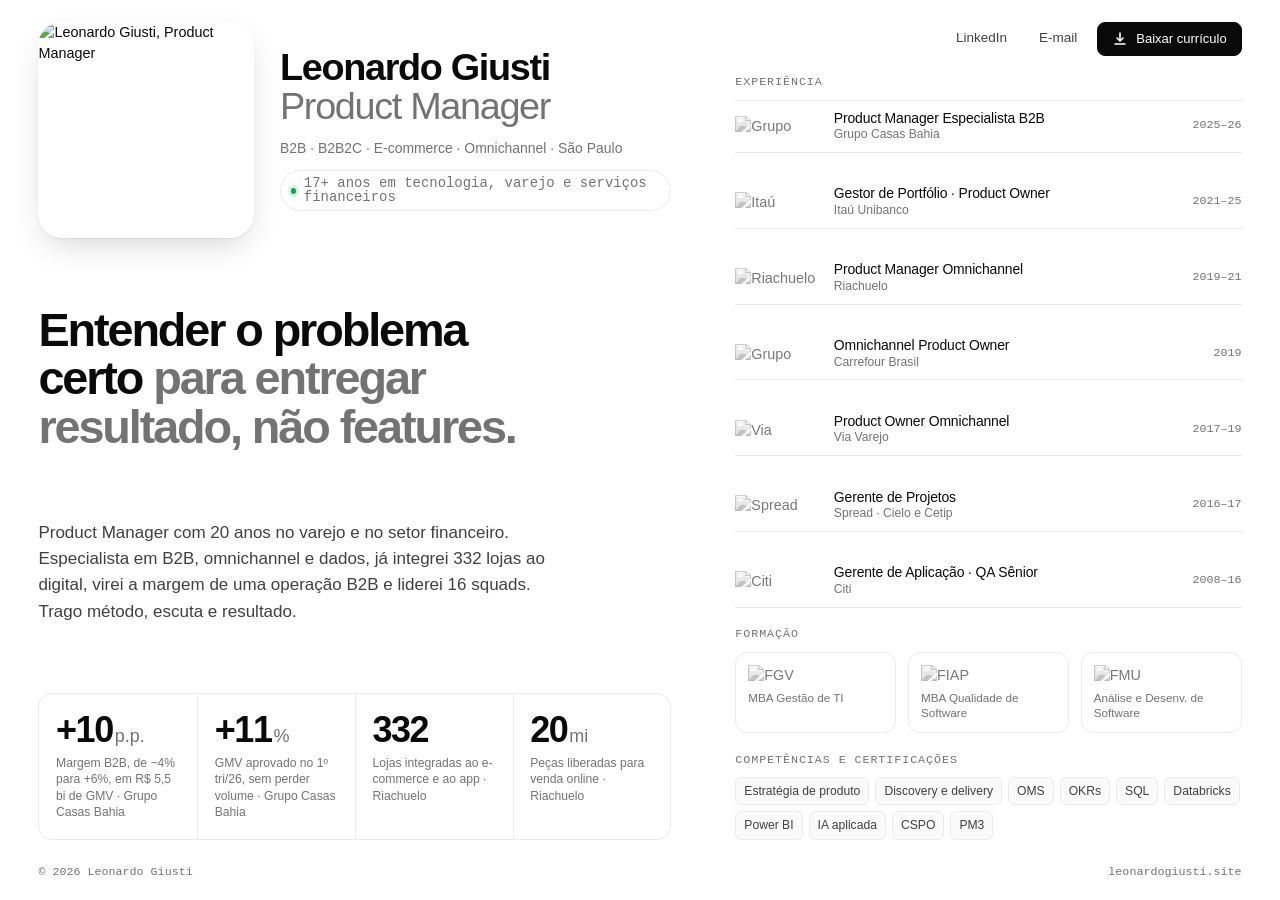
==== commit f2f870ab: "Atualiza experiência para 20 anos" ====
--- a/index.html
+++ b/index.html
@@ -1,9 +1,232 @@
-<!DOCTYPE html><html lang="pt-BR"><head><meta charset="UTF-8"><meta name="viewport" content="width=device-width,initial-scale=1"><title>Leonardo Giusti | Produtos, dados e estratégia</title><style>
-:root{--navy:#102c42;--muted:#536673;--paper:#f8fafc;--line:#d7e0e6;--blue:#176bd7;--pale:#dcecff}*{box-sizing:border-box}body{margin:0;font:16px/1.55 Arial,sans-serif;color:var(--navy);background:var(--paper)}a{color:inherit;text-underline-offset:4px}a:hover{color:var(--blue)}:focus-visible{outline:3px solid var(--blue);outline-offset:5px}h1,h2,h3,p{margin:0}h1,h2{font-family:Georgia,serif}h1{font-size:44px;line-height:1.1;letter-spacing:-1.5px}h2{font-size:28px;line-height:1.2;margin-bottom:16px}h3{font-size:16px;line-height:1.35}p+p{margin-top:12px}p{color:var(--muted)}.site{max-width:1240px;margin:auto;padding:24px 32px}.topbar{display:flex;justify-content:space-between;gap:16px;border-bottom:1px solid var(--line);padding:0 0 16px;margin-bottom:24px;font-size:12px;letter-spacing:1px}.topbar span:last-child{color:var(--muted)}.hero{display:flex;gap:32px;align-items:center;margin:24px 0 32px}.portrait{width:140px;height:140px;object-fit:cover;border-radius:16px;flex-shrink:0}.identity{max-width:860px}.identity>p{margin-top:8px}.eyebrow{font-size:12px;font-weight:bold;letter-spacing:1.5px;color:var(--blue);margin-bottom:8px}.role{font-weight:bold;color:var(--navy)}.location{font-size:14px}.actions,.social{display:flex;flex-wrap:wrap;align-items:center;gap:12px 20px;margin-top:16px;font-size:14px}.actions a{text-decoration:none;border:1px solid var(--line);border-radius:6px;padding:8px 12px;background:white}.actions .primary{background:var(--blue);border-color:var(--blue);color:white}.social{margin-top:12px}.metrics{display:grid;grid-template-columns:repeat(3,1fr);border:1px solid var(--line);border-radius:12px;overflow:hidden;background:white}.result{padding:20px 24px}.result+.result{border-left:1px solid var(--line)}.result-label{font-size:12px;font-weight:bold;letter-spacing:.5px}.result strong{display:block;font:40px Georgia,serif;margin:4px 0}.result strong span{font-size:20px;margin-left:4px}.result h3{margin-bottom:8px}.result>p:not(.result-label){font-size:14px}.result-foot{font-size:12px;color:var(--muted);margin-top:12px}.source-note{font-size:12px;margin:8px 0 24px}.grid{display:grid;grid-template-columns:1.4fr 1fr;gap:24px}.stack{display:grid;gap:24px;align-content:start}.panel{padding:24px;background:white;border:1px solid var(--line);border-radius:12px;min-width:0}.job{border-top:1px solid var(--line);padding:16px 0}.job:last-child{padding-bottom:0}.job summary{cursor:pointer;display:flex;gap:16px;justify-content:space-between;align-items:start}.job summary:after{content:'+';font-size:20px;color:var(--blue)}.job[open] summary:after{content:'−'}.job summary>span:first-child{flex:1}.job small{display:block;font-size:14px;color:var(--muted);font-weight:normal;line-height:1.4;margin-top:4px}.date{font-size:12px;color:var(--muted);letter-spacing:.3px}.job .date{max-width:105px;flex-shrink:0}.job p{padding-top:12px;font-size:16px}.expertise article{display:flex;gap:12px;margin-top:16px}.expertise article>span{color:var(--blue);font-size:12px;padding-top:3px}.expertise article p{margin-top:4px;font-size:14px}.education article{margin-bottom:16px}.education .certs{font-size:14px}.education .language{font-size:14px;font-weight:bold}.personal-grid{display:grid;gap:16px}.hobbies{display:grid;grid-template-columns:1fr 1fr;gap:16px}.hobbies article>span{font-size:12px;color:var(--blue)}.hobbies article p{font-size:14px}.personal details{margin-top:16px}.personal summary{cursor:pointer;font-size:14px;color:var(--blue)}.personal .source-note{margin-bottom:0}.contact-note{border-top:1px solid var(--line);padding-top:20px;margin-top:24px;font-size:14px}.contact-note a{color:var(--blue)}footer{display:flex;justify-content:space-between;gap:16px;margin-top:24px;padding:16px 0;border-top:1px solid var(--line);font-size:12px;color:var(--muted)}
-/* Direction 2: a compact persistent identity column. */
-.layout-sidebar{display:grid;grid-template-columns:260px 1fr;gap:24px;align-items:start}.sidebar{position:sticky;top:24px;background:var(--navy);color:white;border-radius:12px;padding:24px}.sidebar .portrait{width:120px;height:120px;margin-bottom:24px}.sidebar h1{font-size:36px;letter-spacing:-.8px}.sidebar p,.sidebar .role,.sidebar .eyebrow{color:var(--pale)}.sidebar .identity>p{margin-top:12px}.sidebar .actions,.sidebar .social{display:grid;gap:12px}.sidebar .actions a{color:var(--navy)}.sidebar .actions .primary{color:white}.sidebar .social{font-size:14px}.sidebar-main>h2{font-size:36px;margin:0 0 8px}.sidebar-main>.metrics{margin-top:24px}.sidebar-main .result{padding:16px}.sidebar-main .result strong{font-size:36px}.sidebar-main .grid{grid-template-columns:1fr 1fr;margin-top:24px}.sidebar-main .personal{margin-top:24px}.sidebar-main .personal-grid{grid-template-columns:1.2fr 1fr}.sidebar-main .source-note{margin-bottom:24px}
-/* Direction 3: one visible panel, keyboard operable tabs. */
-.tabs{display:flex;gap:8px;border-bottom:1px solid var(--line);margin-bottom:24px}.tabs button{font:inherit;font-size:16px;color:var(--muted);background:transparent;border:0;border-bottom:3px solid transparent;padding:12px 24px;cursor:pointer}.tabs button[aria-selected=true]{color:var(--blue);border-bottom-color:var(--blue);font-weight:bold}.tab-panel[hidden]{display:none}.tab-panel{min-height:280px}.tabs-layout .hero{margin-bottom:24px}.tabs-layout .portrait{width:120px;height:120px}.overview{display:grid;grid-template-columns:1fr 1.5fr;gap:32px}.overview h2{font-size:36px}.overview .expertise{display:grid;grid-template-columns:repeat(3,1fr);gap:20px}.overview .expertise article{display:block;margin:0}.overview .expertise h3{margin:8px 0}.tabs-layout .personal-grid{grid-template-columns:1.2fr 1fr}.tabs-layout .education>div{display:grid;grid-template-columns:repeat(3,1fr);gap:20px}.tabs-layout .education .certs{grid-column:1/-1}.tabs-layout .job summary{align-items:center}.tabs-layout .job .date{max-width:none}
-@media(max-width:900px){.site{padding:20px}.grid{grid-template-columns:1fr}.layout-sidebar{grid-template-columns:220px 1fr}.sidebar{padding:20px}.sidebar h1{font-size:28px}.sidebar-main .metrics{grid-template-columns:1fr}.sidebar-main .result+.result{border-left:0;border-top:1px solid var(--line)}.sidebar-main .grid,.sidebar-main .personal-grid{grid-template-columns:1fr}.overview{grid-template-columns:1fr}.tabs-layout .education>div{grid-template-columns:1fr}.tabs-layout .personal-grid{grid-template-columns:1fr}}
-@media(max-width:640px){.site{padding:16px}.topbar{font-size:10px;margin-bottom:16px}.hero{gap:16px;align-items:start;flex-wrap:wrap;margin-top:16px}.portrait,.tabs-layout .portrait{width:90px;height:90px}.identity{width:100%}h1{font-size:36px}.metrics{grid-template-columns:1fr}.result{padding:16px}.result+.result{border-left:0;border-top:1px solid var(--line)}.result strong{font-size:36px}.panel{padding:20px}.job summary{flex-wrap:wrap;gap:8px}.job .date{max-width:105px}.layout-sidebar{display:block}.sidebar{position:static;margin-bottom:24px;display:flex;flex-wrap:wrap;gap:16px}.sidebar .portrait{width:90px;height:90px;margin:0}.sidebar .actions,.sidebar .social{display:flex}.sidebar .identity{width:100%}.sidebar-main>h2{font-size:28px}.tabs{gap:0;overflow:auto}.tabs button{padding:12px 14px;white-space:nowrap;font-size:14px}.overview .expertise{grid-template-columns:1fr}.tabs-layout .job .date{max-width:100px}footer{display:block}footer span{display:block;margin-top:8px}.hobbies{gap:16px}}
-</style><meta name="description" content="Leonardo Giusti. Product Manager com mais de 17 anos em tecnologia e produtos digitais. Estratégia, dados e IA para varejo e serviços financeiros."><meta name="theme-color" content="#102c42"><link rel="canonical" href="https://leogfgiusti-commits.github.io/"></head><body><div class="site mx-auto "><div class="topbar"><span>LEONARDO GIUSTI / PORTFÓLIO</span><span>PRODUTOS · DADOS · ESTRATÉGIA</span></div><div class="layout-sidebar"><aside class="sidebar"><img class="portrait" src="Leo_profile.jpeg" alt="Retrato de Leonardo Giusti" width="140" height="140"><div class="identity"><p class="eyebrow">PRODUTOS DIGITAIS · DADOS · IA</p><h1>Leonardo Giusti</h1><p class="role">Product Manager · mais de 17 anos em tecnologia</p><p>Conecto negócio, tecnologia e pessoas para evoluir produtos no varejo e nos serviços financeiros.</p><p class="location">São Paulo, SP · Presencial, híbrido ou remoto</p><div class="actions"><a id="proposal-2-link-1" class="primary" href="https://leogfgiusti-commits.github.io/curriculo-leonardo-giusti.pdf">Baixar currículo ↗</a><a id="proposal-2-link-2" href="https://leogfgiusti-commits.github.io/carta-de-apresentacao.html">Carta de apresentação ↗</a><a id="proposal-2-link-3" href="https://leogfgiusti-commits.github.io/carta-de-apresentacao.txt">Carta editável ↓</a></div><div class="social"><a id="proposal-2-link-4" href="mailto:leogfg@hotmail.com">leogfg@hotmail.com</a><a id="proposal-2-link-5" href="https://www.linkedin.com/in/leonardo-giusti/">LinkedIn ↗</a><a id="proposal-2-link-6" href="https://wa.me/5511994802373">WhatsApp ↗</a></div></div></aside><main class="sidebar-main"><p class="eyebrow">VISÃO DE NEGÓCIO · PROFUNDIDADE EM TECNOLOGIA</p><h2>Estratégia que se transforma em resultado.</h2><p>Minha experiência combina estratégia de produto, gestão de portfólio e liderança transversal de squads, aproximando discovery, delivery e métricas.</p><section class="metrics" aria-label="Resultados"><article class="result"><p class="result-label">GRUPO CASAS BAHIA · B2B</p><strong>+11<span>%</span></strong><h3>Crescimento do GMV aprovado</h3><p>No 1º trimestre de 2026, em comparação ao mesmo período de 2025, nos canais B2B.</p><div class="result-foot">Estratégia de produtos B2B e B2B2C</div></article><article class="result"><p class="result-label">GRUPO CASAS BAHIA · RENTABILIDADE</p><strong>+10<span>p.p.</span></strong><h3>Reversão de margem</h3><p>De −4% para 6%, em canais que somaram R$ 5,5 bilhões de GMV aprovado nos últimos 12 meses reportados no currículo.</p><div class="result-foot">Negócio, tecnologia e comercial</div></article><article class="result"><p class="result-label">RIACHUELO · OMNICANALIDADE</p><strong>20<span>milhões+</span></strong><h3>Peças integradas ao e-commerce</h3><p>Unificação dos estoques de lojas e centros de distribuição, com retirada em 300 lojas e ampliação da oferta digital.</p><div class="result-foot">Integração entre o físico e o digital</div></article></section><p class="source-note">Resultados das iniciativas em que atuei, conforme currículo de setembro de 2026.</p><section class="panel "><h2>Trajetória profissional</h2><details class="job" open><summary><span><b>Grupo Casas Bahia</b><small>Product Manager Especialista em Negócios B2B</small></span><span class="date">NOV 2025 — AGO 2026</span></summary><p>Estratégia e evolução de produtos para vendas corporativas, cartões-presente, incentivos e integrações B2B2C para resgates por pontos, milhas e benefícios.</p></details><details class="job" ><summary><span><b>Itaú Unibanco</b><small>SME · Agile Key Position · Product Owner</small></span><span class="date">MAR 2021 — SET 2025</span></summary><p>Gestão transversal do portfólio e delivery de 7 squads de produtos de dados. Governança de 16 squads de Atendimento e Experiência do Cliente, com orçamento, OKRs e indicadores de qualidade, produtividade e confiabilidade.</p></details><details class="job" ><summary><span><b>Lojas Riachuelo</b><small>Product Manager de Omnicanalidade</small></span><span class="date">SET 2019 — MAR 2021</span></summary><p>Integração dos estoques de lojas e centros de distribuição ao e-commerce, ampliando disponibilidade, retirada em loja e oportunidades entre canais.</p></details><details class="job" ><summary><span><b>Carrefour do Brasil</b><small>Product Manager de Omnicanalidade</small></span><span class="date">MAR 2019 — JUL 2019</span></summary><p>Evolução da jornada de compra junto à Diretoria de Transformação Digital, conectando lojas Hiper, Express e Market ao e-commerce.</p></details><details class="job" ><summary><span><b>Via Varejo</b><small>Product Owner de Omnicanalidade</small></span><span class="date">JUL 2017 — FEV 2019</span></summary><p>Conexão entre a operação física e o ecossistema online da Cnova. Evolução do Retira Rápido, responsável à época por 30% das vendas online B2C, para consumir também estoques de lojas.</p></details><details class="job" ><summary><span><b>Spread Tecnologia</b><small>Gerente de Projetos de Testes</small></span><span class="date">SET 2016 — MAR 2017</span></summary><p>Transformação ágil, automação de testes e governança em projetos nos contextos de Cielo e Cetip.</p></details><details class="job" ><summary><span><b>Banco Citibank</b><small>Application Manager · Analista de Qualidade Sênior</small></span><span class="date">JUN 2008 — JUN 2016</span></summary><p>Gestão de aplicações críticas, estabilidade de produção, compliance, segurança e qualidade de software em serviços financeiros.</p></details></section><div class="grid"><section class="panel expertise"><h2>Como eu contribuo</h2><article><span>01</span><div><h3>Estratégia de produtos</h3><p>B2B, B2B2C, omnicanalidade, priorização e evolução de portfólio.</p></div></article><article><span>02</span><div><h3>Dados e inteligência artificial</h3><p>Produtos de dados, análises com IA, Databricks e AWS QuickSight, Glue e Athena.</p></div></article><article><span>03</span><div><h3>Execução e liderança transversal</h3><p>Discovery e delivery, OKRs, KPIs, North Star Metric e agilidade em escala.</p></div></article></section><section class="panel education"><h2>Formação</h2><div><article><p class="date">FGV · 2018</p><h3>MBA em Gestão da Tecnologia da Informação</h3></article><article><p class="date">FIAP · 2009</p><h3>MBA em Gestão da Qualidade</h3></article><article><p class="date">UNIFMU · 2008</p><h3>Análise e Desenvolvimento de Software</h3></article><p class="certs">Formação complementar em Product Management (PM3), IA para o Varejo (TERA), IA Aplicada a Produto e Figma (Alura). Certificações CSPO, ASM, SFC, ITIL Foundation, COBIT 5 Foundation e Six Sigma Yellow & White Belt.</p><p class="language">Inglês intermediário</p></div></section></div><section class="panel personal"><h2>Além do trabalho</h2><div class="wrap personal-grid"><div><p>Nasci em Presidente Prudente, no interior de São Paulo, em 1982. Desde 2006, a capital paulista é minha casa.</p><p>Sou casado há 18 anos e pai de uma menina de 6. A família ocupa um lugar central na minha vida; fora do trabalho, divido o tempo entre musculação e interesses que vão das pistas de Fórmula 1 à geopolítica.</p><details><summary>Um pouco mais sobre mim</summary><p>Sou homem cisgênero, heterossexual, branco e sem deficiência.</p></details><p class="source-note">Informações pessoais atualizadas em setembro de 2026.</p></div><div class="hobbies"><article><span>01</span><h3>Musculação</h3><p>Um espaço na rotina para o movimento.</p></article><article><span>02</span><h3>Fórmula 1</h3><p>Interesse que acompanha cada temporada.</p></article><article><span>03</span><h3>Carros antigos</h3><p>História e personalidade sobre quatro rodas.</p></article><article><span>04</span><h3>Geopolítica</h3><p>Curiosidade sobre o mundo e suas relações.</p></article></div></div></section><p class="contact-note">Busco oportunidades como Product Manager especialista em produtos digitais, com estratégia apoiada por dados e IA. <a id="proposal-2-link-7" href="mailto:leogfg@hotmail.com">Vamos conversar ↗</a></p></main></div><footer>© 2026 Leonardo Giusti <span>Site criado integralmente — <b lang="en">By ChatGPT Work</b></span></footer></div><script></script></body></html>+<!DOCTYPE html>
+<html lang="pt-BR">
+<head>
+<meta charset="UTF-8">
+<meta name="viewport" content="width=device-width,initial-scale=1">
+<title>Leonardo Giusti | Product Manager B2B, E-commerce e Omnichannel</title>
+<meta name="description" content="Leonardo Giusti, Product Manager em São Paulo. B2B, B2B2C, e-commerce e omnichannel no varejo, com dados e IA. Veja a experiência e baixe o currículo.">
+<meta name="author" content="Leonardo Giusti">
+<meta name="robots" content="index,follow,max-image-preview:large,max-snippet:-1">
+<meta name="theme-color" content="#ffffff">
+<meta name="format-detection" content="telephone=no">
+<link rel="canonical" href="https://leonardogiusti.site/">
+<link rel="alternate" hreflang="pt-BR" href="https://leonardogiusti.site/">
+<link rel="alternate" hreflang="x-default" href="https://leonardogiusti.site/">
+<link rel="me" href="https://www.linkedin.com/in/leonardo-giusti/">
+<link rel="icon" href="/favicon.ico" sizes="48x48">
+<link rel="icon" href="/favicon.svg" type="image/svg+xml">
+<link rel="apple-touch-icon" href="/apple-touch-icon.png">
+<link rel="preload" as="image" href="leonardo-giusti-480.webp" type="image/webp" fetchpriority="high">
+<link rel="preload" href="fonts/geist-latin.woff2" as="font" type="font/woff2" crossorigin>
+
+<meta property="og:type" content="profile">
+<meta property="og:locale" content="pt_BR">
+<meta property="og:site_name" content="Leonardo Giusti">
+<meta property="og:title" content="Leonardo Giusti | Product Manager B2B, E-commerce e Omnichannel">
+<meta property="og:description" content="Product Manager em São Paulo. B2B, B2B2C, e-commerce e omnichannel no varejo, com dados e IA. Margem B2B de −4% para +6% em R$ 5,5 bi de GMV.">
+<meta property="og:url" content="https://leonardogiusti.site/">
+<meta property="og:image" content="https://leonardogiusti.site/og-image.jpg">
+<meta property="og:image:type" content="image/jpeg">
+<meta property="og:image:width" content="1200">
+<meta property="og:image:height" content="630">
+<meta property="og:image:alt" content="Leonardo Giusti, Product Manager">
+<meta property="profile:first_name" content="Leonardo">
+<meta property="profile:last_name" content="Giusti">
+<meta name="twitter:card" content="summary_large_image">
+<meta name="twitter:title" content="Leonardo Giusti | Product Manager B2B, E-commerce e Omnichannel">
+<meta name="twitter:description" content="Product Manager em São Paulo. B2B, B2B2C, e-commerce e omnichannel no varejo, com dados e IA.">
+<meta name="twitter:image" content="https://leonardogiusti.site/og-image.jpg">
+
+<script type="application/ld+json">
+{"@context":"https://schema.org","@graph":[{"@type":"WebSite","@id":"https://leonardogiusti.site/#website","url":"https://leonardogiusti.site/","name":"Leonardo Giusti","alternateName":"leonardogiusti.site","inLanguage":"pt-BR","publisher":{"@id":"https://leonardogiusti.site/#person"}},{"@type":"ProfilePage","@id":"https://leonardogiusti.site/#page","url":"https://leonardogiusti.site/","name":"Leonardo Giusti | Product Manager B2B, E-commerce e Omnichannel","inLanguage":"pt-BR","dateModified":"2026-11-03T19:30:00-03:00","isPartOf":{"@id":"https://leonardogiusti.site/#website"},"about":{"@id":"https://leonardogiusti.site/#person"},"mainEntity":{"@id":"https://leonardogiusti.site/#person"},"primaryImageOfPage":{"@type":"ImageObject","url":"https://leonardogiusti.site/og-image.jpg","width":1200,"height":630}},{"@type":"Person","@id":"https://leonardogiusti.site/#person","name":"Leonardo Giusti","alternateName":"Leonardo Giglio Ferreira Giusti","givenName":"Leonardo","familyName":"Giusti","jobTitle":"Product Manager","description":"Product Manager com mais de 20 anos em tecnologia. B2B, B2B2C, e-commerce e omnichannel no varejo e em serviços financeiros, com dados e IA.","image":{"@type":"ImageObject","url":"https://leonardogiusti.site/leonardo-giusti.jpg","width":1200,"height":1200,"caption":"Leonardo Giusti, Product Manager"},"url":"https://leonardogiusti.site/","email":"mailto:leogfg@hotmail.com","sameAs":["https://www.linkedin.com/in/leonardo-giusti/"],"address":{"@type":"PostalAddress","addressLocality":"São Paulo","addressRegion":"SP","addressCountry":"BR"},"alumniOf":[{"@type":"CollegeOrUniversity","name":"Fundação Getulio Vargas"},{"@type":"CollegeOrUniversity","name":"FIAP"},{"@type":"CollegeOrUniversity","name":"Centro Universitário FMU"}],"hasCredential":[{"@type":"EducationalOccupationalCredential","credentialCategory":"degree","name":"MBA em Gestão da Tecnologia da Informação","recognizedBy":{"@type":"CollegeOrUniversity","name":"Fundação Getulio Vargas"}},{"@type":"EducationalOccupationalCredential","credentialCategory":"certification","name":"Certified Scrum Product Owner (CSPO)"}],"knowsAbout":["Product Management","B2B","B2B2C","E-commerce","Omnichannel","Order Management System","Manhattan Active Omni","SQL","Databricks","Power BI","Amazon QuickSight","Inteligência artificial aplicada a produto","OKRs","Varejo","Serviços financeiros"],"knowsLanguage":[{"@type":"Language","name":"Português","alternateName":"pt"},{"@type":"Language","name":"Inglês","alternateName":"en"}],"subjectOf":{"@type":"DigitalDocument","name":"Currículo de Leonardo Giusti (PDF)","url":"https://leonardogiusti.site/CV_Leonardo_Giusti_Product_Specialist.pdf","encodingFormat":"application/pdf"},"hasOccupation":{"@type":"Occupation","name":"Product Manager","occupationLocation":{"@type":"City","name":"São Paulo"},"skills":"Estratégia de produto, discovery e delivery, B2B, B2B2C, e-commerce, omnichannel, OMS, SQL, Databricks, IA aplicada a produto"},"mainEntityOfPage":{"@id":"https://leonardogiusti.site/#page"}}]}
+</script>
+<style>
+@font-face{font-family:"Geist";font-style:normal;font-weight:100 900;font-display:optional;src:url(fonts/geist-latin.woff2) format("woff2");unicode-range:U+0000-00FF,U+0131,U+0152-0153,U+02BB-02BC,U+02C6,U+02DA,U+02DC,U+0304,U+0308,U+0329,U+2000-206F,U+20AC,U+2122,U+2191,U+2193,U+2212,U+2215,U+FEFF,U+FFFD}
+:root{
+  --bg:#ffffff;--surface:#fafafa;--ink:#0a0a0a;--ink-2:#404040;--muted:#737373;--line:#ebebeb;--accent:#16a34a;
+  --sans:"Geist",-apple-system,"Segoe UI",Roboto,Arial,sans-serif;
+  --mono:ui-monospace,"SF Mono","Cascadia Mono",Consolas,"Liberation Mono",monospace;
+  --pad:clamp(16px,3vw,48px);--gap:clamp(10px,2vh,24px)
+}
+*{box-sizing:border-box}
+html,body{height:100%}
+body{margin:0;background:var(--bg);color:var(--ink);font:400 clamp(12px,1.6vh,15px)/1.5 var(--sans);overflow:hidden;-webkit-font-smoothing:antialiased}
+h1,h2,h3,p,ol,ul{margin:0;padding:0}
+ol,ul{list-style:none}
+a{color:inherit;text-decoration:none}
+:focus-visible{outline:2px solid var(--ink);outline-offset:3px;border-radius:6px}
+
+.frame{position:relative;height:100vh;max-width:1400px;margin:0 auto;padding:clamp(12px,2.4vh,28px) var(--pad);display:grid;grid-template-rows:1fr auto;gap:clamp(12px,3vh,36px)}
+
+/* Topo */
+.top{position:absolute;top:clamp(12px,2.4vh,28px);right:var(--pad);height:34px;display:flex;justify-content:flex-end;align-items:center;gap:16px;z-index:1}
+.top nav{display:flex;align-items:center;gap:clamp(4px,1vw,8px)}
+.top nav a{font-size:clamp(12px,1.5vh,14px);color:var(--ink-2);padding:8px 12px;border-radius:8px;transition:background .15s,color .15s}
+.top nav a:hover{background:var(--surface);color:var(--ink)}
+
+/* Botões */
+.btn{display:inline-flex;align-items:center;gap:8px;height:clamp(36px,5.2vh,44px);padding:0 clamp(14px,1.4vw,20px);border-radius:10px;font:500 clamp(13px,1.6vh,15px)/1 var(--sans);border:1px solid var(--line);background:#fff;color:var(--ink);transition:background .15s,border-color .15s,transform .15s}
+.btn:hover{border-color:#d4d4d4;background:var(--surface)}
+.btn.primary{background:var(--ink);border-color:var(--ink);color:#fff}
+.btn.primary:hover{background:#262626}
+.btn svg{width:16px;height:16px}
+.top nav .btn{height:34px;padding:0 14px;font-size:13px;color:#fff}
+.top nav .btn:hover{background:#262626;color:#fff}
+
+/* Corpo */
+.main{display:grid;grid-template-columns:minmax(0,1.25fr) minmax(0,1fr);gap:clamp(24px,5vw,80px);min-height:0}
+.left,.right{display:flex;flex-direction:column;min-height:0}
+.left{justify-content:space-between;gap:var(--gap)}
+
+.intro{display:flex;align-items:center;gap:clamp(16px,2vw,28px)}
+.intro picture{display:block;flex-shrink:0}
+.intro>div{display:flex;flex-direction:column;gap:clamp(6px,1.2vh,12px)}
+.avatar{width:clamp(110px,24vh,230px);height:clamp(110px,24vh,230px);border-radius:24px;object-fit:cover;display:block;box-shadow:0 1px 2px rgba(0,0,0,.06),0 12px 32px -8px rgba(0,0,0,.18)}
+.intro h1{font:600 clamp(22px,4.2vh,40px)/1.05 var(--sans);letter-spacing:-.035em}
+.intro h1 span{display:block;color:var(--muted);font-weight:500}
+.intro p{font-size:clamp(12px,1.55vh,14px);color:var(--muted)}
+.tag{display:inline-flex;align-items:center;gap:8px;font:500 clamp(11px,1.4vh,12.5px)/1 var(--mono);color:var(--ink-2);border:1px solid var(--line);border-radius:999px;padding:6px 10px;width:fit-content}
+.tag::before{content:"";width:6px;height:6px;border-radius:50%;background:var(--accent);box-shadow:0 0 0 3px rgba(22,163,74,.15)}
+
+.headline{font:600 clamp(26px,5.2vh,54px)/1.04 var(--sans);letter-spacing:-.045em;max-width:19ch;text-wrap:balance}
+.headline span{color:var(--muted)}
+.lede{font-size:clamp(13px,1.9vh,17px);line-height:1.55;color:var(--ink-2);max-width:54ch}
+
+.metrics{display:grid;grid-template-columns:repeat(4,1fr);border:1px solid var(--line);border-radius:14px;overflow:hidden}
+.metric{padding:clamp(10px,2vh,20px) clamp(12px,1.3vw,18px)}
+.metric+.metric{border-left:1px solid var(--line)}
+.metric strong{display:block;font:600 clamp(22px,4vh,38px)/1 var(--sans);letter-spacing:-.04em}
+.metric strong small{font-size:.5em;font-weight:500;color:var(--muted);margin-left:2px;letter-spacing:0}
+.metric p{font-size:clamp(10.5px,1.35vh,12.5px);color:var(--muted);line-height:1.35;margin-top:clamp(4px,.8vh,8px)}
+
+/* Coluna direita */
+.right{gap:clamp(10px,2.4vh,28px);padding-top:calc(34px + clamp(10px,2.4vh,28px))}
+.eyebrow{font:500 clamp(10.5px,1.3vh,12px)/1 var(--mono);color:var(--muted);text-transform:uppercase;letter-spacing:.08em;margin-bottom:clamp(6px,1.2vh,12px)}
+.exp{flex:1;display:flex;flex-direction:column;min-height:0}
+.exp ol{flex:1;display:flex;flex-direction:column;justify-content:space-between;border-top:1px solid var(--line)}
+.exp li{display:grid;grid-template-columns:clamp(64px,6.5vw,92px) 1fr auto;align-items:center;gap:clamp(10px,1.2vw,18px);padding:clamp(5px,1vh,11px) 0;border-bottom:1px solid var(--line)}
+.logo{height:clamp(14px,2.2vh,22px);width:100%;object-fit:contain;object-position:left center;display:block;filter:grayscale(1);opacity:.55;transition:filter .2s,opacity .2s}
+li:hover .logo{filter:none;opacity:1}
+.exp h3{font:500 clamp(12px,1.55vh,14.5px)/1.25 var(--sans);letter-spacing:-.01em}
+.exp p{font-size:clamp(10.5px,1.35vh,12.5px);color:var(--muted);line-height:1.3}
+.exp time{font:400 clamp(10.5px,1.3vh,12px)/1 var(--mono);color:var(--muted);white-space:nowrap}
+
+.edu{display:grid;grid-template-columns:repeat(3,1fr);gap:clamp(8px,1vw,12px)}
+.edu li{border:1px solid var(--line);border-radius:12px;padding:clamp(8px,1.4vh,12px);display:flex;flex-direction:column;gap:6px}
+.edu .logo{height:clamp(14px,2.1vh,20px)}
+.edu p{font-size:clamp(10.5px,1.3vh,12px);color:var(--muted);line-height:1.3}
+
+.skills{display:flex;flex-wrap:wrap;gap:6px}
+.skills li{font-size:clamp(10.5px,1.35vh,12.5px);color:var(--ink-2);background:var(--surface);border:1px solid var(--line);border-radius:6px;padding:clamp(2px,.5vh,4px) 8px}
+
+.foot{display:flex;justify-content:space-between;font:400 clamp(10.5px,1.3vh,12px)/1 var(--mono);color:var(--muted)}
+
+@media (max-height:640px) and (min-width:1025px){
+  .exp li{padding:3px 0}
+  .edu li{flex-direction:row;align-items:center;gap:8px;padding:6px 8px}
+  .edu .logo{width:44px;flex-shrink:0}
+  .right{gap:10px}
+}
+@media (max-width:1024px),(max-height:540px){
+  .frame{grid-template-rows:auto 1fr auto}
+  .top{position:static;height:auto}
+  .right{padding-top:0}
+  body{overflow:auto}
+  .frame{height:auto}
+  .main{grid-template-columns:1fr}
+  .metrics{grid-template-columns:repeat(2,1fr)}
+  .metric:nth-child(3){border-left:0}
+  .metric:nth-child(n+3){border-top:1px solid var(--line)}
+  .exp li{padding:10px 0}
+}
+@media (max-width:560px){
+  .top{flex-wrap:wrap}
+  .top nav a:not(.btn){padding:8px}
+  .exp li{grid-template-columns:64px 1fr}
+  .exp time{grid-column:2}
+  .edu{grid-template-columns:1fr}
+}
+</style>
+</head>
+<body>
+<div class="frame">
+
+  <header class="top">
+    <nav aria-label="Contato">
+      <a href="https://www.linkedin.com/in/leonardo-giusti/" target="_blank" rel="noopener me">LinkedIn</a>
+      <a href="mailto:leogfg@hotmail.com">E-mail</a>
+      <a class="btn primary" href="CV_Leonardo_Giusti_Product_Specialist.pdf" download>
+        <svg viewBox="0 0 16 16" fill="none" stroke="currentColor" stroke-width="1.6" stroke-linecap="round" stroke-linejoin="round" aria-hidden="true"><path d="M8 2v8m0 0 3-3m-3 3L5 7M3 13h10"/></svg>
+        Baixar currículo
+      </a>
+    </nav>
+  </header>
+
+  <main class="main">
+
+    <section class="left" aria-label="Apresentação">
+      <div class="intro">
+        <picture>
+          <source srcset="leonardo-giusti-480.webp" type="image/webp">
+          <img class="avatar" src="leonardo-giusti-480.jpg" alt="Leonardo Giusti, Product Manager" width="230" height="230" fetchpriority="high" decoding="async">
+        </picture>
+        <div>
+          <h1>Leonardo Giusti<span>Product Manager</span></h1>
+          <p>B2B · B2B2C · E-commerce · Omnichannel · São Paulo</p>
+          <p class="tag">17+ anos em tecnologia, varejo e serviços financeiros</p>
+        </div>
+      </div>
+
+      <h2 class="headline">Entender o problema certo <span>para entregar resultado, não features.</span></h2>
+
+      <p class="lede">Product Manager com 20 anos no varejo e no setor financeiro. Especialista em B2B, omnichannel e dados, já integrei 332 lojas ao digital, virei a margem de uma operação B2B e liderei 16 squads. Trago método, escuta e resultado.</p>
+
+      <div class="metrics" role="list" aria-label="Resultados">
+        <div class="metric" role="listitem"><strong>+10<small>p.p.</small></strong><p>Margem B2B, de −4% para +6%, em R$ 5,5 bi de GMV · Grupo Casas Bahia</p></div>
+        <div class="metric" role="listitem"><strong>+11<small>%</small></strong><p>GMV aprovado no 1º tri/26, sem perder volume · Grupo Casas Bahia</p></div>
+        <div class="metric" role="listitem"><strong>332</strong><p>Lojas integradas ao e-commerce e ao app · Riachuelo</p></div>
+        <div class="metric" role="listitem"><strong>20<small>mi</small></strong><p>Peças liberadas para venda online · Riachuelo</p></div>
+      </div>
+    </section>
+
+    <section class="right" aria-label="Experiência e formação">
+      <div class="exp">
+        <h2 class="eyebrow">Experiência</h2>
+        <ol>
+          <li><img class="logo" src="logos/casasbahia.svg" alt="Grupo Casas Bahia" decoding="async"><div><h3>Product Manager Especialista B2B</h3><p>Grupo Casas Bahia</p></div><time>2025–26</time></li>
+          <li><img class="logo" src="logos/itau.svg" alt="Itaú Unibanco" decoding="async"><div><h3>Gestor de Portfólio · Product Owner</h3><p>Itaú Unibanco</p></div><time>2021–25</time></li>
+          <li><img class="logo" src="logos/riachuelo.svg" alt="Riachuelo" decoding="async"><div><h3>Product Manager Omnichannel</h3><p>Riachuelo</p></div><time>2019–21</time></li>
+          <li><img class="logo" src="logos/carrefour.svg" alt="Grupo Carrefour Brasil" decoding="async"><div><h3>Omnichannel Product Owner</h3><p>Carrefour Brasil</p></div><time>2019</time></li>
+          <li><img class="logo" src="logos/casasbahia.svg" alt="Via Varejo, hoje Grupo Casas Bahia" decoding="async"><div><h3>Product Owner Omnichannel</h3><p>Via Varejo</p></div><time>2017–19</time></li>
+          <li><img class="logo" src="logos/spread.svg" alt="Spread" decoding="async"><div><h3>Gerente de Projetos</h3><p>Spread · Cielo e Cetip</p></div><time>2016–17</time></li>
+          <li><img class="logo" src="logos/citi.svg" alt="Citi" decoding="async"><div><h3>Gerente de Aplicação · QA Sênior</h3><p>Citi</p></div><time>2008–16</time></li>
+        </ol>
+      </div>
+
+      <div>
+        <h2 class="eyebrow">Formação</h2>
+        <ul class="edu">
+          <li><img class="logo" src="logos/fgv.svg" alt="FGV" decoding="async"><p>MBA Gestão de TI</p></li>
+          <li><img class="logo" src="logos/fiap.svg" alt="FIAP" decoding="async"><p>MBA Qualidade de Software</p></li>
+          <li><img class="logo" src="logos/fmu.svg" alt="FMU" decoding="async"><p>Análise e Desenv. de Software</p></li>
+        </ul>
+      </div>
+
+      <div>
+        <h2 class="eyebrow">Competências e certificações</h2>
+        <ul class="skills">
+          <li>Estratégia de produto</li><li>Discovery e delivery</li><li>OMS</li><li>OKRs</li><li>SQL</li><li>Databricks</li><li>Power BI</li><li>IA aplicada</li><li>CSPO</li><li>PM3</li>
+        </ul>
+      </div>
+    </section>
+
+  </main>
+
+  <footer class="foot">
+    <span>© 2026 Leonardo Giusti</span>
+    <span>leonardogiusti.site</span>
+  </footer>
+
+</div>
+</body>
+</html>
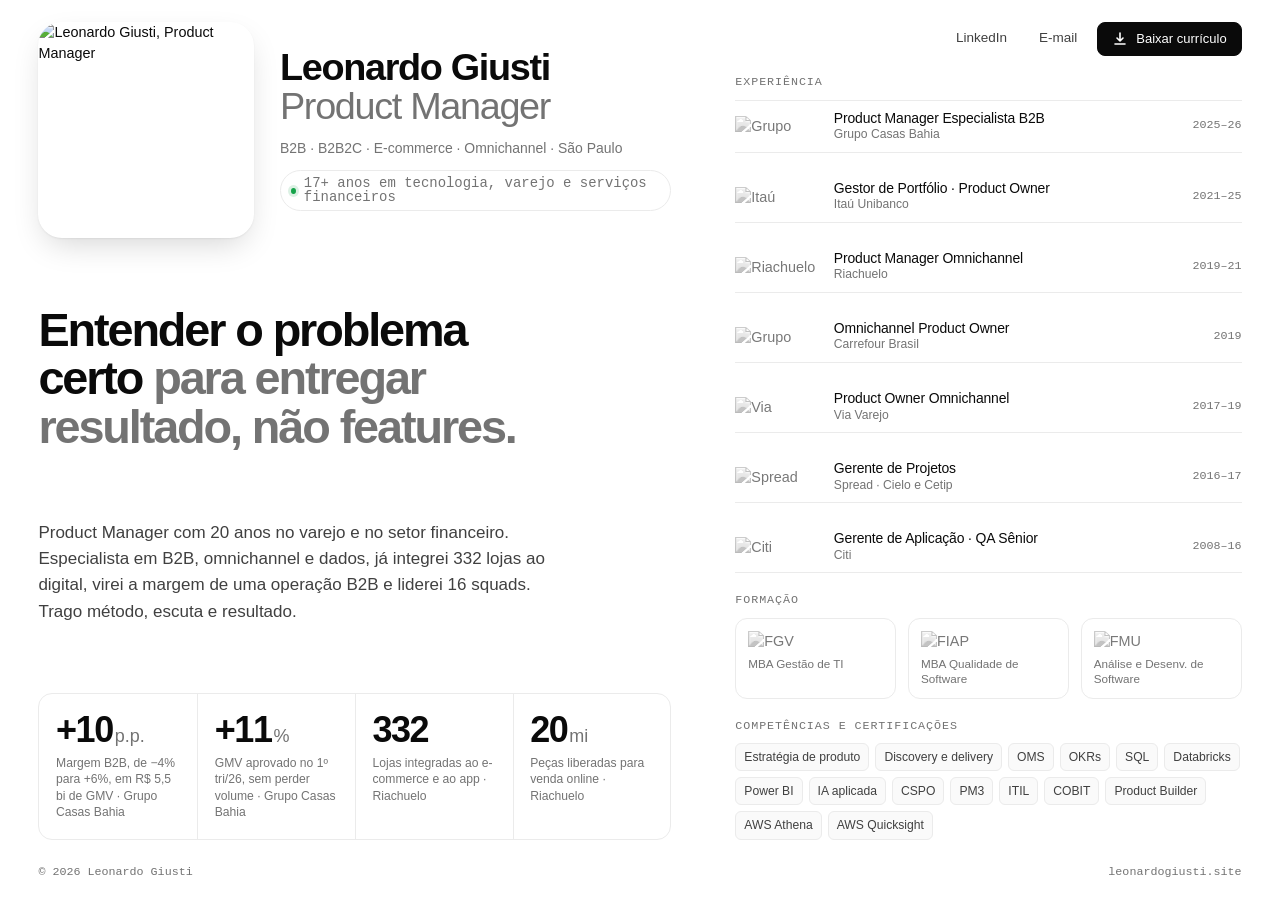
==== commit c161a2d6: "Adiciona competências e certificações" ====
--- a/index.html
+++ b/index.html
@@ -215,7 +215,7 @@
       <div>
         <h2 class="eyebrow">Competências e certificações</h2>
         <ul class="skills">
-          <li>Estratégia de produto</li><li>Discovery e delivery</li><li>OMS</li><li>OKRs</li><li>SQL</li><li>Databricks</li><li>Power BI</li><li>IA aplicada</li><li>CSPO</li><li>PM3</li>
+          <li>Estratégia de produto</li><li>Discovery e delivery</li><li>OMS</li><li>OKRs</li><li>SQL</li><li>Databricks</li><li>Power BI</li><li>IA aplicada</li><li>CSPO</li><li>PM3</li><li>ITIL</li><li>COBIT</li><li>Product Builder</li><li>AWS Athena</li><li>AWS Quicksight</li>
         </ul>
       </div>
     </section>
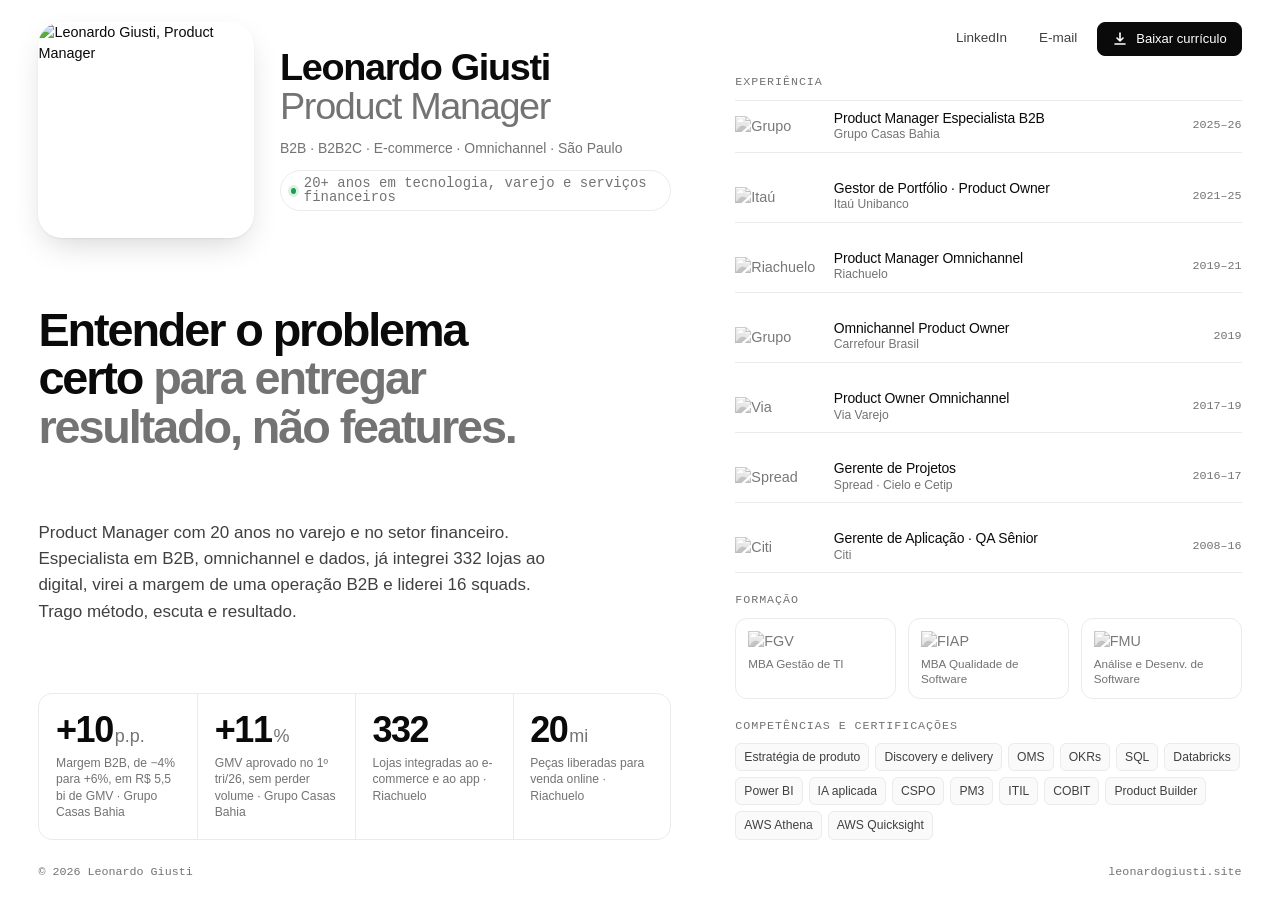
==== commit ca7a6cd2: "Atualiza apresentação para 20+ anos" ====
--- a/index.html
+++ b/index.html
@@ -173,7 +173,7 @@
         <div>
           <h1>Leonardo Giusti<span>Product Manager</span></h1>
           <p>B2B · B2B2C · E-commerce · Omnichannel · São Paulo</p>
-          <p class="tag">17+ anos em tecnologia, varejo e serviços financeiros</p>
+          <p class="tag">20+ anos em tecnologia, varejo e serviços financeiros</p>
         </div>
       </div>
 
